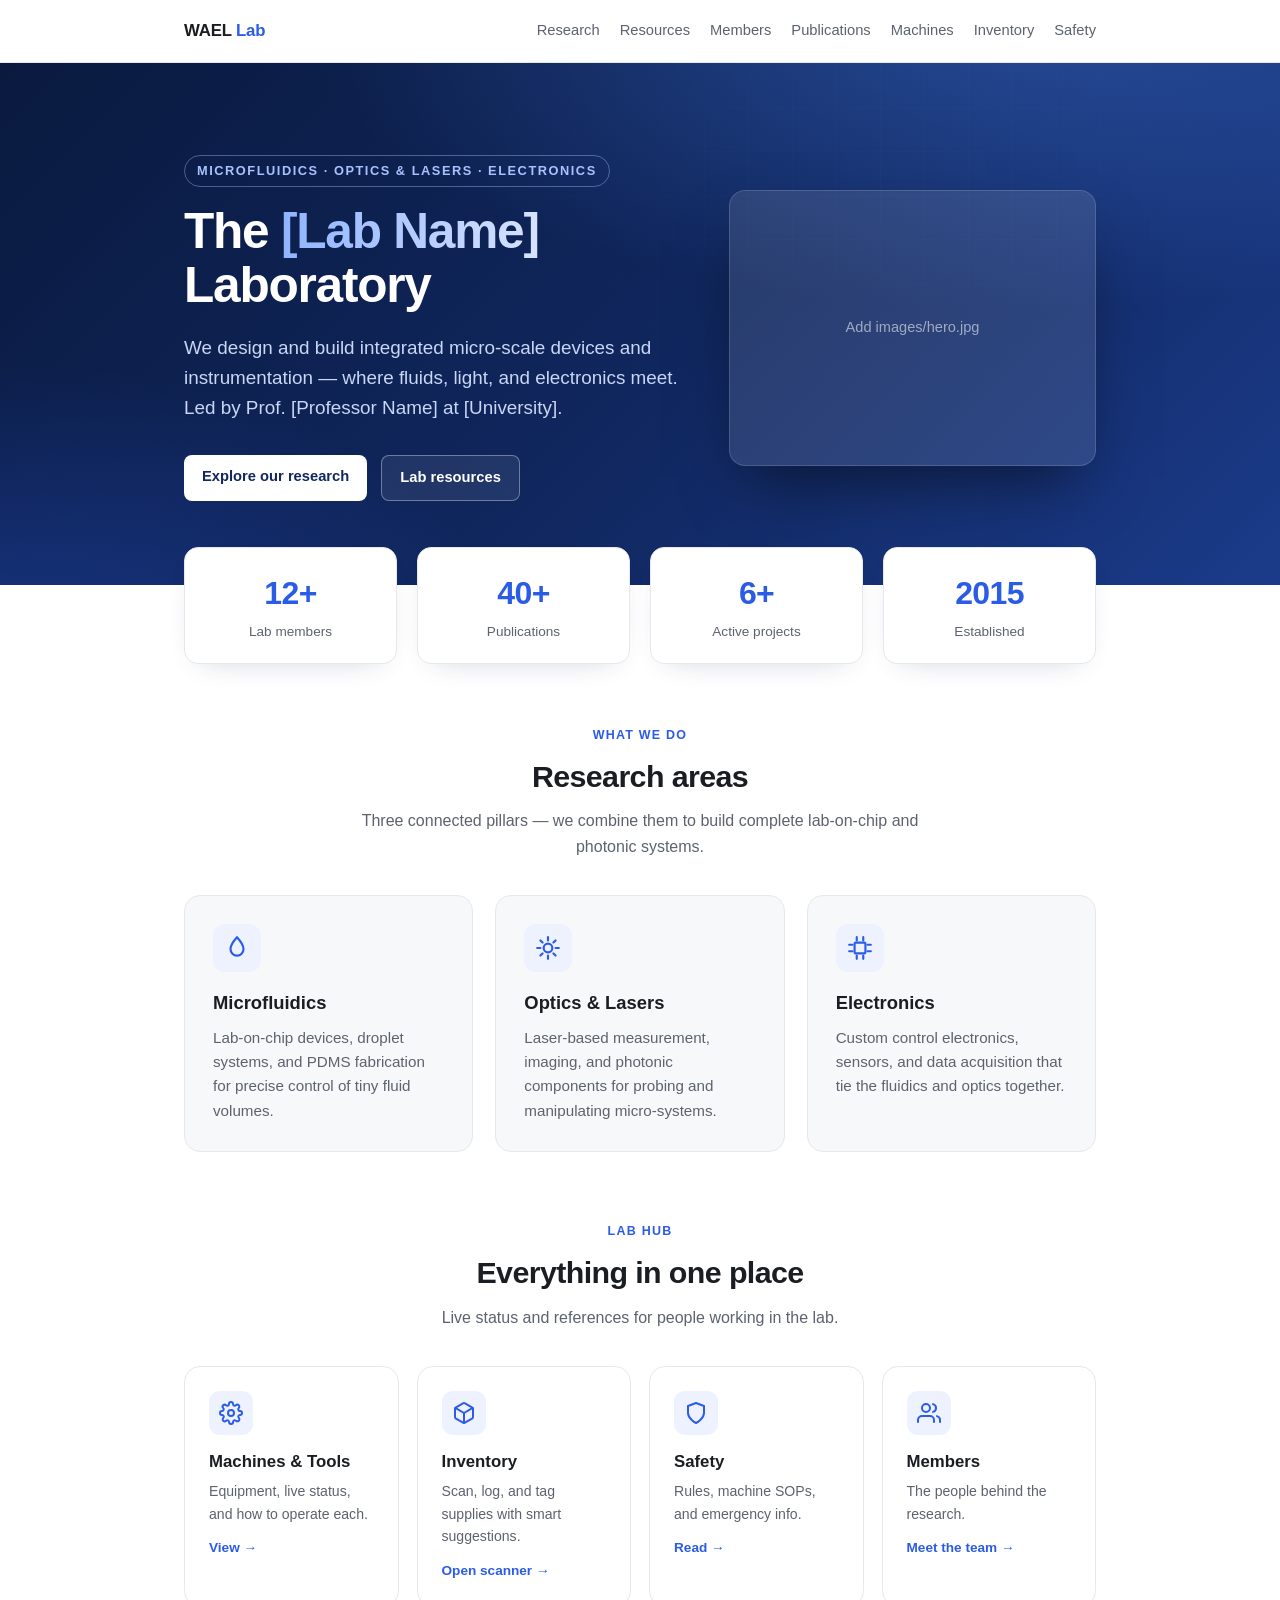
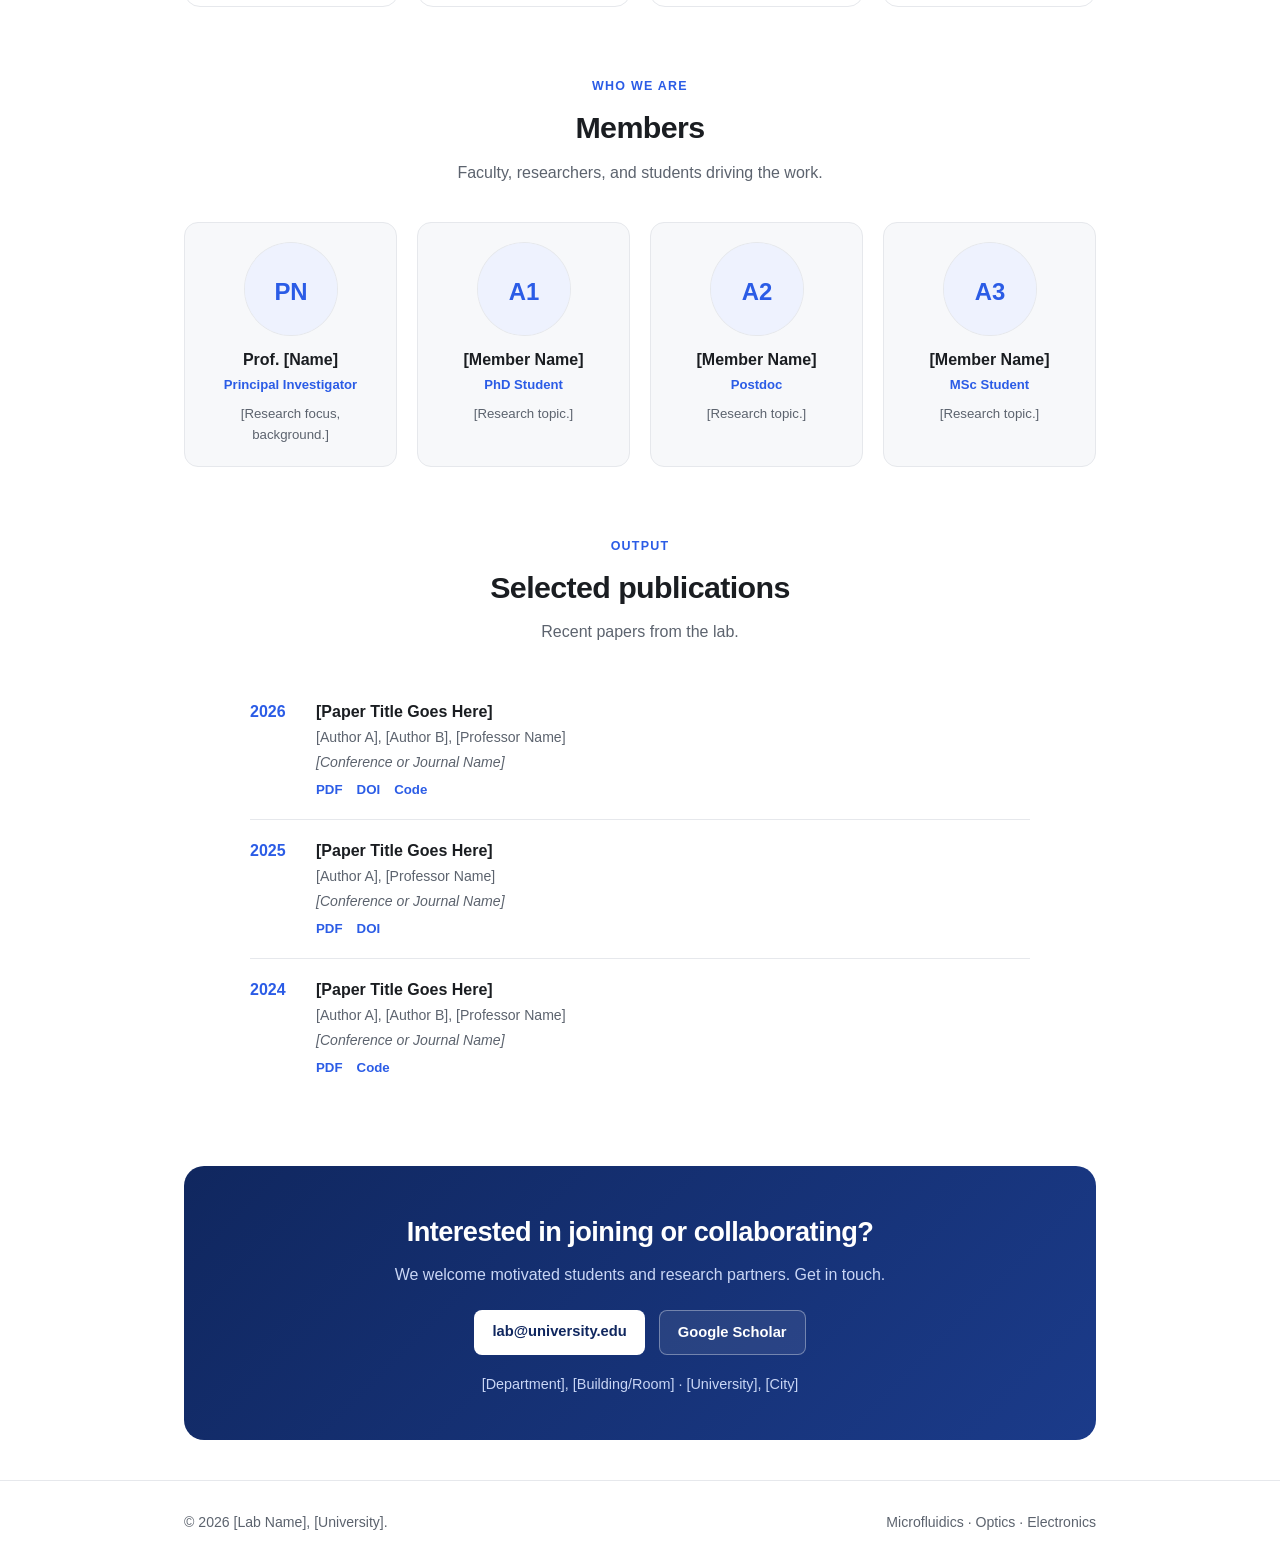
==== index.html @ 4163f629 "Redesign landing page: hero, stats, research areas, resource tiles, reveal animations" ====
<!DOCTYPE html>
<html lang="en">
<head>
  <meta charset="UTF-8">
  <meta name="viewport" content="width=device-width, initial-scale=1.0">
  <title>WAEL Lab — Microfluidics · Optics · Electronics</title>
  <link rel="stylesheet" href="css/style.css">
  <style>
    /* ---------- Landing-page specific ---------- */
    .hero {
      position: relative; overflow: hidden; color: #fff;
      background:
        radial-gradient(1200px 500px at 80% -10%, rgba(79,140,255,0.35), transparent 60%),
        radial-gradient(900px 500px at 0% 110%, rgba(43,92,230,0.30), transparent 55%),
        linear-gradient(135deg, #0a1a3f 0%, #10275f 55%, #1b3b8a 100%);
    }
    .hero::after {
      content: ""; position: absolute; inset: 0; opacity: 0.25; pointer-events: none;
      background-image:
        linear-gradient(rgba(255,255,255,0.06) 1px, transparent 1px),
        linear-gradient(90deg, rgba(255,255,255,0.06) 1px, transparent 1px);
      background-size: 44px 44px;
      mask-image: radial-gradient(700px 400px at 70% 20%, #000, transparent 80%);
    }
    .hero-inner {
      position: relative; z-index: 1; display: grid; grid-template-columns: 1.15fr 0.85fr;
      gap: 48px; align-items: center; padding: 92px 0 84px;
    }
    .eyebrow {
      display: inline-block; font-size: 0.8rem; font-weight: 700; letter-spacing: 0.12em;
      text-transform: uppercase; color: #a9c2ff; margin-bottom: 18px;
      border: 1px solid rgba(169,194,255,0.4); padding: 5px 12px; border-radius: 20px;
    }
    .hero h1 { font-size: 3.1rem; line-height: 1.08; letter-spacing: -0.025em; font-weight: 800; }
    .hero h1 .grad { background: linear-gradient(90deg,#8fb4ff,#d7e3ff); -webkit-background-clip: text; background-clip: text; color: transparent; }
    .hero p.lede { margin-top: 20px; font-size: 1.18rem; color: #c9d6f5; max-width: 560px; }
    .hero .actions { margin-top: 32px; display: flex; gap: 14px; flex-wrap: wrap; }
    .btn-hero { background: #fff; color: #10275f; }
    .btn-hero:hover { background: #eaf0ff; text-decoration: none; }
    .btn-hero-ghost { background: rgba(255,255,255,0.08); color: #fff; border: 1px solid rgba(255,255,255,0.35); }
    .btn-hero-ghost:hover { background: rgba(255,255,255,0.16); text-decoration: none; }
    .hero-photo {
      width: 100%; aspect-ratio: 4/3; object-fit: cover; border-radius: 16px;
      border: 1px solid rgba(255,255,255,0.2); box-shadow: 0 30px 60px -20px rgba(0,0,0,0.55);
      background: rgba(255,255,255,0.05);
    }

    /* Stats bar */
    .stats { display: grid; grid-template-columns: repeat(4,1fr); gap: 20px;
      margin: -38px auto 0; position: relative; z-index: 2; max-width: var(--maxw); }
    .stat { background: #fff; border: 1px solid var(--border); border-radius: 14px;
      padding: 20px; text-align: center; box-shadow: 0 10px 30px -18px rgba(16,39,95,0.3); }
    .stat .num { font-size: 2rem; font-weight: 800; letter-spacing: -0.02em; color: var(--accent); }
    .stat .lbl { font-size: 0.85rem; color: var(--muted); margin-top: 2px; }

    /* Section scaffolding */
    .sec { padding: 62px 0 8px; }
    .sec-head { text-align: center; max-width: 620px; margin: 0 auto 36px; }
    .sec-head .kicker { font-size: 0.78rem; font-weight: 700; letter-spacing: 0.1em; text-transform: uppercase; color: var(--accent); }
    .sec-head h2 { font-size: 1.9rem; letter-spacing: -0.02em; margin-top: 6px; }
    .sec-head p { color: var(--muted); margin-top: 8px; }

    /* Research areas */
    .areas { display: grid; grid-template-columns: repeat(3,1fr); gap: 22px; }
    .area { background: var(--surface); border: 1px solid var(--border); border-radius: 16px; padding: 28px; transition: transform .15s, border-color .15s; }
    .area:hover { transform: translateY(-4px); border-color: #c4d0ee; }
    .area .ic { width: 48px; height: 48px; border-radius: 12px; background: var(--accent-soft); color: var(--accent);
      display: flex; align-items: center; justify-content: center; margin-bottom: 16px; }
    .area h3 { font-size: 1.15rem; }
    .area p { color: var(--muted); font-size: 0.95rem; margin-top: 8px; }

    /* Resource tiles */
    .tiles { display: grid; grid-template-columns: repeat(4,1fr); gap: 18px; }
    .tile { display: block; background: #fff; border: 1px solid var(--border); border-radius: 16px;
      padding: 24px; transition: transform .15s, box-shadow .15s, border-color .15s; color: var(--text); }
    .tile:hover { transform: translateY(-4px); text-decoration: none; border-color: var(--accent); box-shadow: 0 16px 34px -20px rgba(16,39,95,0.35); }
    .tile .ic { width: 44px; height: 44px; border-radius: 11px; background: var(--accent-soft); color: var(--accent);
      display: flex; align-items: center; justify-content: center; margin-bottom: 14px; }
    .tile h3 { font-size: 1.05rem; }
    .tile p { color: var(--muted); font-size: 0.88rem; margin-top: 4px; }
    .tile .go { color: var(--accent); font-weight: 700; font-size: 0.85rem; margin-top: 12px; display: inline-block; }

    /* People preview */
    .people-grid { display: grid; grid-template-columns: repeat(auto-fill,minmax(190px,1fr)); gap: 20px; }
    .person { background: var(--surface); border: 1px solid var(--border); border-radius: 14px; padding: 20px; text-align: center; }
    .person-photo { width: 92px; height: 92px; border-radius: 50%; margin: 0 auto 12px; object-fit: cover;
      box-shadow: 0 0 0 1px var(--border); background: var(--accent-soft); }
    .person h3 { font-size: 1rem; }
    .person .role { color: var(--accent); font-size: 0.82rem; font-weight: 600; margin-top: 2px; }
    .person .bio { color: var(--muted); font-size: 0.83rem; margin-top: 8px; }

    /* Publications */
    .pub-list { max-width: 780px; margin: 0 auto; }
    .pub { padding: 18px 0; border-bottom: 1px solid var(--border); display: flex; gap: 20px; align-items: baseline; }
    .pub:last-child { border-bottom: none; }
    .pub .year { color: var(--accent); font-weight: 700; min-width: 46px; font-variant-numeric: tabular-nums; }
    .pub h3 { font-size: 1rem; }
    .pub .authors { color: var(--muted); font-size: 0.88rem; margin-top: 2px; }
    .pub .venue { font-style: italic; color: var(--muted); font-size: 0.88rem; margin-top: 2px; }
    .pub .links { margin-top: 6px; display: flex; gap: 14px; font-size: 0.83rem; font-weight: 600; }

    /* CTA / contact band */
    .band { margin-top: 62px; background: linear-gradient(135deg,#10275f,#1b3b8a); color: #fff; border-radius: 20px; padding: 44px; text-align: center; }
    .band h2 { font-size: 1.7rem; letter-spacing: -0.02em; }
    .band p { color: #c9d6f5; margin-top: 8px; }
    .band .actions { margin-top: 22px; display: flex; gap: 14px; justify-content: center; flex-wrap: wrap; }

    .reveal { opacity: 0; transform: translateY(16px); transition: opacity .6s ease, transform .6s ease; }
    .reveal.in { opacity: 1; transform: none; }

    @media (max-width: 860px) {
      .hero-inner { grid-template-columns: 1fr; padding: 64px 0 60px; }
      .hero-photo { max-width: 420px; }
      .hero h1 { font-size: 2.4rem; }
      .stats { grid-template-columns: repeat(2,1fr); margin-top: 24px; }
      .areas, .tiles { grid-template-columns: 1fr 1fr; }
    }
    @media (max-width: 560px) {
      .areas, .tiles { grid-template-columns: 1fr; }
      .hero h1 { font-size: 2rem; }
    }
  </style>
</head>
<body>

  <!-- ============ HEADER ============ -->
  <header>
    <div class="wrap">
      <nav>
        <div class="brand">WAEL <span>Lab</span></div>
        <div class="nav-links" id="nav-links">
          <a href="#areas">Research</a>
          <a href="#resources">Resources</a>
          <a href="#people">Members</a>
          <a href="#publications">Publications</a>
          <a href="machines.html">Machines</a>
          <a href="inventory.html">Inventory</a>
          <a href="safety.html">Safety</a>
        </div>
        <button class="menu-btn" id="menu-btn" aria-label="Toggle menu">☰</button>
      </nav>
    </div>
  </header>

  <!-- ============ HERO ============ -->
  <div class="hero">
    <div class="wrap">
      <div class="hero-inner">
        <div>
          <span class="eyebrow">Microfluidics · Optics &amp; Lasers · Electronics</span>
          <h1>The <span class="grad">[Lab Name]</span><br>Laboratory</h1>
          <p class="lede">
            We design and build integrated micro-scale devices and instrumentation —
            where fluids, light, and electronics meet. Led by Prof. [Professor Name] at [University].
          </p>
          <div class="actions">
            <a class="btn btn-hero" href="#areas">Explore our research</a>
            <a class="btn btn-hero-ghost" href="#resources">Lab resources</a>
          </div>
        </div>
        <img class="hero-photo" src="images/hero.jpg" alt="Lab"
             onerror="this.onerror=null;this.src='data:image/svg+xml;utf8,'+encodeURIComponent('<svg xmlns=\'http://www.w3.org/2000/svg\' width=\'400\' height=\'300\'><rect width=\'400\' height=\'300\' fill=\'rgba(255,255,255,0.06)\'/><text x=\'50%\' y=\'50%\' fill=\'rgba(255,255,255,0.55)\' font-family=\'sans-serif\' font-size=\'16\' text-anchor=\'middle\' dominant-baseline=\'middle\'>Add images/hero.jpg</text></svg>')">
      </div>
    </div>
  </div>

  <!-- ============ STATS ============ -->
  <div class="wrap">
    <div class="stats">
      <div class="stat"><div class="num" data-count="12">0</div><div class="lbl">Lab members</div></div>
      <div class="stat"><div class="num" data-count="40">0</div><div class="lbl">Publications</div></div>
      <div class="stat"><div class="num" data-count="6">0</div><div class="lbl">Active projects</div></div>
      <div class="stat"><div class="num" data-count="2015" data-plain="1">0</div><div class="lbl">Established</div></div>
    </div>
  </div>

  <!-- ============ RESEARCH AREAS ============ -->
  <section class="sec reveal" id="areas">
    <div class="wrap">
      <div class="sec-head">
        <div class="kicker">What we do</div>
        <h2>Research areas</h2>
        <p>Three connected pillars — we combine them to build complete lab-on-chip and photonic systems.</p>
      </div>
      <div class="areas">
        <div class="area">
          <div class="ic"><svg width="26" height="26" viewBox="0 0 24 24" fill="none" stroke="currentColor" stroke-width="2" stroke-linecap="round" stroke-linejoin="round"><path d="M12 2s6 6.5 6 11a6 6 0 0 1-12 0c0-4.5 6-11 6-11z"/></svg></div>
          <h3>Microfluidics</h3>
          <p>Lab-on-chip devices, droplet systems, and PDMS fabrication for precise control of tiny fluid volumes.</p>
        </div>
        <div class="area">
          <div class="ic"><svg width="26" height="26" viewBox="0 0 24 24" fill="none" stroke="currentColor" stroke-width="2" stroke-linecap="round" stroke-linejoin="round"><circle cx="12" cy="12" r="4"/><path d="M12 2v3M12 19v3M2 12h3M19 12h3M5 5l2 2M17 17l2 2M19 5l-2 2M7 17l-2 2"/></svg></div>
          <h3>Optics &amp; Lasers</h3>
          <p>Laser-based measurement, imaging, and photonic components for probing and manipulating micro-systems.</p>
        </div>
        <div class="area">
          <div class="ic"><svg width="26" height="26" viewBox="0 0 24 24" fill="none" stroke="currentColor" stroke-width="2" stroke-linecap="round" stroke-linejoin="round"><rect x="7" y="7" width="10" height="10" rx="1"/><path d="M9 2v3M15 2v3M9 19v3M15 19v3M2 9h3M2 15h3M19 9h3M19 15h3"/></svg></div>
          <h3>Electronics</h3>
          <p>Custom control electronics, sensors, and data acquisition that tie the fluidics and optics together.</p>
        </div>
      </div>
    </div>
  </section>

  <!-- ============ RESOURCE TILES ============ -->
  <section class="sec reveal" id="resources">
    <div class="wrap">
      <div class="sec-head">
        <div class="kicker">Lab hub</div>
        <h2>Everything in one place</h2>
        <p>Live status and references for people working in the lab.</p>
      </div>
      <div class="tiles">
        <a class="tile" href="machines.html">
          <div class="ic"><svg width="24" height="24" viewBox="0 0 24 24" fill="none" stroke="currentColor" stroke-width="2" stroke-linecap="round" stroke-linejoin="round"><circle cx="12" cy="12" r="3"/><path d="M19.4 15a1.65 1.65 0 0 0 .33 1.82l.06.06a2 2 0 1 1-2.83 2.83l-.06-.06a1.65 1.65 0 0 0-1.82-.33 1.65 1.65 0 0 0-1 1.51V21a2 2 0 1 1-4 0v-.09A1.65 1.65 0 0 0 9 19.4a1.65 1.65 0 0 0-1.82.33l-.06.06a2 2 0 1 1-2.83-2.83l.06-.06a1.65 1.65 0 0 0 .33-1.82 1.65 1.65 0 0 0-1.51-1H3a2 2 0 1 1 0-4h.09A1.65 1.65 0 0 0 4.6 9a1.65 1.65 0 0 0-.33-1.82l-.06-.06a2 2 0 1 1 2.83-2.83l.06.06A1.65 1.65 0 0 0 9 4.6h.09A1.65 1.65 0 0 0 10 3.09V3a2 2 0 1 1 4 0v.09A1.65 1.65 0 0 0 15 4.6a1.65 1.65 0 0 0 1.82-.33l.06-.06a2 2 0 1 1 2.83 2.83l-.06.06A1.65 1.65 0 0 0 19.4 9v.09a1.65 1.65 0 0 0 1.51 1H21a2 2 0 1 1 0 4h-.09a1.65 1.65 0 0 0-1.51 1z"/></svg></div>
          <h3>Machines &amp; Tools</h3>
          <p>Equipment, live status, and how to operate each.</p>
          <span class="go">View →</span>
        </a>
        <a class="tile" href="inventory.html">
          <div class="ic"><svg width="24" height="24" viewBox="0 0 24 24" fill="none" stroke="currentColor" stroke-width="2" stroke-linecap="round" stroke-linejoin="round"><path d="M21 16V8a2 2 0 0 0-1-1.73l-7-4a2 2 0 0 0-2 0l-7 4A2 2 0 0 0 3 8v8a2 2 0 0 0 1 1.73l7 4a2 2 0 0 0 2 0l7-4A2 2 0 0 0 21 16z"/><path d="M3.27 6.96 12 12l8.73-5.04M12 22V12"/></svg></div>
          <h3>Inventory</h3>
          <p>Scan, log, and tag supplies with smart suggestions.</p>
          <span class="go">Open scanner →</span>
        </a>
        <a class="tile" href="safety.html">
          <div class="ic"><svg width="24" height="24" viewBox="0 0 24 24" fill="none" stroke="currentColor" stroke-width="2" stroke-linecap="round" stroke-linejoin="round"><path d="M12 22s8-4 8-10V5l-8-3-8 3v7c0 6 8 10 8 10z"/></svg></div>
          <h3>Safety</h3>
          <p>Rules, machine SOPs, and emergency info.</p>
          <span class="go">Read →</span>
        </a>
        <a class="tile" href="#people">
          <div class="ic"><svg width="24" height="24" viewBox="0 0 24 24" fill="none" stroke="currentColor" stroke-width="2" stroke-linecap="round" stroke-linejoin="round"><path d="M17 21v-2a4 4 0 0 0-4-4H5a4 4 0 0 0-4 4v2"/><circle cx="9" cy="7" r="4"/><path d="M23 21v-2a4 4 0 0 0-3-3.87M16 3.13a4 4 0 0 1 0 7.75"/></svg></div>
          <h3>Members</h3>
          <p>The people behind the research.</p>
          <span class="go">Meet the team →</span>
        </a>
      </div>
    </div>
  </section>

  <!-- ============ PEOPLE ============ -->
  <section class="sec reveal" id="people">
    <div class="wrap">
      <div class="sec-head">
        <div class="kicker">Who we are</div>
        <h2>Members</h2>
        <p>Faculty, researchers, and students driving the work.</p>
      </div>
      <div class="people-grid">
        <div class="person">
          <img class="person-photo" src="images/person-pi.jpg" alt="PI"
               onerror="this.onerror=null;this.src='data:image/svg+xml;utf8,'+encodeURIComponent('&lt;svg xmlns=\'http://www.w3.org/2000/svg\' width=\'100\' height=\'100\'&gt;&lt;rect width=\'100\' height=\'100\' fill=\'#eef2fe\'/&gt;&lt;text x=\'50%\' y=\'55%\' fill=\'#2b5ce6\' font-family=\'sans-serif\' font-size=\'26\' font-weight=\'700\' text-anchor=\'middle\' dominant-baseline=\'middle\'&gt;PN&lt;/text&gt;&lt;/svg&gt;')">
          <h3>Prof. [Name]</h3>
          <div class="role">Principal Investigator</div>
          <p class="bio">[Research focus, background.]</p>
        </div>
        <div class="person">
          <img class="person-photo" src="images/person-1.jpg" alt="Member"
               onerror="this.onerror=null;this.src='data:image/svg+xml;utf8,'+encodeURIComponent('&lt;svg xmlns=\'http://www.w3.org/2000/svg\' width=\'100\' height=\'100\'&gt;&lt;rect width=\'100\' height=\'100\' fill=\'#eef2fe\'/&gt;&lt;text x=\'50%\' y=\'55%\' fill=\'#2b5ce6\' font-family=\'sans-serif\' font-size=\'26\' font-weight=\'700\' text-anchor=\'middle\' dominant-baseline=\'middle\'&gt;A1&lt;/text&gt;&lt;/svg&gt;')">
          <h3>[Member Name]</h3>
          <div class="role">PhD Student</div>
          <p class="bio">[Research topic.]</p>
        </div>
        <div class="person">
          <img class="person-photo" src="images/person-2.jpg" alt="Member"
               onerror="this.onerror=null;this.src='data:image/svg+xml;utf8,'+encodeURIComponent('&lt;svg xmlns=\'http://www.w3.org/2000/svg\' width=\'100\' height=\'100\'&gt;&lt;rect width=\'100\' height=\'100\' fill=\'#eef2fe\'/&gt;&lt;text x=\'50%\' y=\'55%\' fill=\'#2b5ce6\' font-family=\'sans-serif\' font-size=\'26\' font-weight=\'700\' text-anchor=\'middle\' dominant-baseline=\'middle\'&gt;A2&lt;/text&gt;&lt;/svg&gt;')">
          <h3>[Member Name]</h3>
          <div class="role">Postdoc</div>
          <p class="bio">[Research topic.]</p>
        </div>
        <div class="person">
          <img class="person-photo" src="images/person-3.jpg" alt="Member"
               onerror="this.onerror=null;this.src='data:image/svg+xml;utf8,'+encodeURIComponent('&lt;svg xmlns=\'http://www.w3.org/2000/svg\' width=\'100\' height=\'100\'&gt;&lt;rect width=\'100\' height=\'100\' fill=\'#eef2fe\'/&gt;&lt;text x=\'50%\' y=\'55%\' fill=\'#2b5ce6\' font-family=\'sans-serif\' font-size=\'26\' font-weight=\'700\' text-anchor=\'middle\' dominant-baseline=\'middle\'&gt;A3&lt;/text&gt;&lt;/svg&gt;')">
          <h3>[Member Name]</h3>
          <div class="role">MSc Student</div>
          <p class="bio">[Research topic.]</p>
        </div>
      </div>
    </div>
  </section>

  <!-- ============ PUBLICATIONS ============ -->
  <section class="sec reveal" id="publications">
    <div class="wrap">
      <div class="sec-head">
        <div class="kicker">Output</div>
        <h2>Selected publications</h2>
        <p>Recent papers from the lab.</p>
      </div>
      <div class="pub-list">
        <div class="pub">
          <div class="year">2026</div>
          <div>
            <h3>[Paper Title Goes Here]</h3>
            <div class="authors">[Author A], [Author B], [Professor Name]</div>
            <div class="venue">[Conference or Journal Name]</div>
            <div class="links"><a href="#">PDF</a><a href="#">DOI</a><a href="#">Code</a></div>
          </div>
        </div>
        <div class="pub">
          <div class="year">2025</div>
          <div>
            <h3>[Paper Title Goes Here]</h3>
            <div class="authors">[Author A], [Professor Name]</div>
            <div class="venue">[Conference or Journal Name]</div>
            <div class="links"><a href="#">PDF</a><a href="#">DOI</a></div>
          </div>
        </div>
        <div class="pub">
          <div class="year">2024</div>
          <div>
            <h3>[Paper Title Goes Here]</h3>
            <div class="authors">[Author A], [Author B], [Professor Name]</div>
            <div class="venue">[Conference or Journal Name]</div>
            <div class="links"><a href="#">PDF</a><a href="#">Code</a></div>
          </div>
        </div>
      </div>
    </div>
  </section>

  <!-- ============ CONTACT BAND ============ -->
  <div class="wrap">
    <div class="band reveal" id="contact">
      <h2>Interested in joining or collaborating?</h2>
      <p>We welcome motivated students and research partners. Get in touch.</p>
      <div class="actions">
        <a class="btn btn-hero" href="mailto:lab@university.edu">lab@university.edu</a>
        <a class="btn btn-hero-ghost" href="#">Google Scholar</a>
      </div>
      <p style="margin-top:18px;font-size:0.9rem;">[Department], [Building/Room] · [University], [City]</p>
    </div>
  </div>

  <!-- ============ FOOTER ============ -->
  <footer>
    <div class="wrap">
      <div>© <span id="year"></span> [Lab Name], [University].</div>
      <div>Microfluidics · Optics · Electronics</div>
    </div>
  </footer>

  <script>
    // Mobile menu
    document.getElementById("menu-btn").addEventListener("click", function () {
      document.getElementById("nav-links").classList.toggle("open");
    });
    document.querySelectorAll("#nav-links a").forEach(function (a) {
      a.addEventListener("click", function () { document.getElementById("nav-links").classList.remove("open"); });
    });
    document.getElementById("year").textContent = new Date().getFullYear();

    // Reveal on scroll
    var io = new IntersectionObserver(function (entries) {
      entries.forEach(function (e) { if (e.isIntersecting) { e.target.classList.add("in"); io.unobserve(e.target); } });
    }, { threshold: 0.12 });
    document.querySelectorAll(".reveal").forEach(function (el) { io.observe(el); });

    // Count-up stats
    function countUp(el) {
      var target = +el.getAttribute("data-count");
      var plain = el.getAttribute("data-plain");
      var start = 0, dur = 1100, t0 = null;
      function step(ts) {
        if (!t0) t0 = ts;
        var p = Math.min((ts - t0) / dur, 1);
        var val = Math.floor(start + (target - start) * (1 - Math.pow(1 - p, 3)));
        el.textContent = plain ? val : val + (p === 1 && !plain ? "" : "");
        if (p < 1) requestAnimationFrame(step); else el.textContent = plain ? target : target + "+";
      }
      requestAnimationFrame(step);
    }
    var statsSeen = false;
    var so = new IntersectionObserver(function (entries) {
      entries.forEach(function (e) {
        if (e.isIntersecting && !statsSeen) {
          statsSeen = true;
          document.querySelectorAll(".stat .num").forEach(countUp);
        }
      });
    }, { threshold: 0.4 });
    so.observe(document.querySelector(".stats"));
  </script>

</body>
</html>
---- css/style.css ----
/* =====================================================================
   WAEL Lab — shared stylesheet. Edit colors here to restyle every page.
   ===================================================================== */
:root {
  --bg: #ffffff; --surface: #f7f8fa; --border: #e6e8ec;
  --text: #1a1d21; --muted: #5c636e; --accent: #2b5ce6;
  --accent-soft: #eef2fe;
  --good: #16a34a; --good-soft: #e7f7ee;
  --warn: #d97706; --warn-soft: #fdf3e7;
  --danger: #dc2626; --danger-soft: #fdeaea;
  --radius: 12px; --maxw: 960px;
}
* { box-sizing: border-box; margin: 0; padding: 0; }
html { scroll-behavior: smooth; }
body {
  font-family: -apple-system, BlinkMacSystemFont, "Segoe UI", Roboto, Helvetica, Arial, sans-serif;
  color: var(--text); background: var(--bg); line-height: 1.6; font-size: 16px;
}
a { color: var(--accent); text-decoration: none; }
a:hover { text-decoration: underline; }
img { display: block; max-width: 100%; }
.wrap { max-width: var(--maxw); margin: 0 auto; padding: 0 24px; }

/* ---------- Header / nav ---------- */
header {
  position: sticky; top: 0; z-index: 10; background: rgba(255,255,255,0.9);
  backdrop-filter: blur(8px); border-bottom: 1px solid var(--border);
}
nav { display: flex; align-items: center; justify-content: space-between; height: 62px; }
.brand { font-weight: 700; font-size: 1.05rem; letter-spacing: -0.01em; }
.brand span { color: var(--accent); }
.nav-links { display: flex; gap: 20px; flex-wrap: wrap; }
.nav-links a { color: var(--muted); font-size: 0.92rem; font-weight: 500; }
.nav-links a:hover { color: var(--text); text-decoration: none; }
.nav-links a.active { color: var(--text); }
.menu-btn { display: none; background: none; border: none; font-size: 1.4rem; cursor: pointer; color: var(--text); }

/* ---------- Page heads ---------- */
h1.page-title { font-size: 1.9rem; letter-spacing: -0.02em; margin: 36px 0 4px; }
.page-sub { color: var(--muted); margin-bottom: 30px; max-width: 680px; }

/* ---------- Buttons ---------- */
.btn { display: inline-block; padding: 10px 18px; border-radius: 8px; border: none;
  font-weight: 600; font-size: 0.92rem; cursor: pointer; transition: all .15s; font-family: inherit; }
.btn-primary { background: var(--accent); color: #fff; }
.btn-primary:hover { background: #1e49c4; text-decoration: none; }
.btn-ghost { background: #fff; color: var(--text); border: 1px solid var(--border); }
.btn-ghost:hover { background: #eef0f3; text-decoration: none; }
.btn-sm { padding: 6px 12px; font-size: 0.83rem; }
.btn-danger { color: var(--danger); }

/* ---------- Panels & cards ---------- */
.panel { background: var(--surface); border: 1px solid var(--border);
  border-radius: var(--radius); padding: 22px; margin-bottom: 24px; }
.panel h2 { font-size: 1.15rem; margin-bottom: 14px; display: flex; align-items: center; gap: 8px; }
.grid { display: grid; gap: 22px; }
.card { background: #fff; border: 1px solid var(--border); border-radius: var(--radius);
  overflow: hidden; transition: border-color .15s; }
.card:hover { border-color: #cfd4dc; }

/* ---------- Status badges ---------- */
.badge { display: inline-flex; align-items: center; gap: 6px; font-size: 0.78rem; font-weight: 700;
  padding: 4px 11px; border-radius: 20px; }
.badge::before { content: ""; width: 8px; height: 8px; border-radius: 50%; background: currentColor; }
.badge.available { color: var(--good); background: var(--good-soft); }
.badge.inuse     { color: var(--accent); background: var(--accent-soft); }
.badge.down      { color: var(--danger); background: var(--danger-soft); }
.badge.caution   { color: var(--warn); background: var(--warn-soft); }

/* ---------- Tag chip (static) ---------- */
.tag { display: inline-block; font-size: 0.78rem; font-weight: 600; color: var(--accent);
  background: var(--accent-soft); padding: 4px 10px; border-radius: 20px; }

/* ---------- Machines grid ---------- */
.machine-grid { grid-template-columns: repeat(auto-fill, minmax(300px, 1fr)); }
.machine-photo { width: 100%; aspect-ratio: 16/9; object-fit: cover;
  background: var(--accent-soft); border-bottom: 1px solid var(--border); }
.machine-body { padding: 20px; }
.machine-head { display: flex; justify-content: space-between; align-items: flex-start; gap: 10px; margin-bottom: 8px; }
.machine-head h3 { font-size: 1.08rem; }
.machine-cat { font-size: 0.8rem; color: var(--muted); font-weight: 600; }
.machine-meta { font-size: 0.88rem; color: var(--muted); margin: 8px 0; }
.machine-links { display: flex; flex-wrap: wrap; gap: 14px; margin-top: 12px; font-size: 0.86rem; font-weight: 600; }
details.howto { margin-top: 12px; border-top: 1px solid var(--border); padding-top: 12px; }
details.howto summary { cursor: pointer; font-weight: 600; font-size: 0.9rem; color: var(--accent); }
details.howto[open] summary { margin-bottom: 8px; }
details.howto ol, details.howto ul { margin: 4px 0 0 18px; font-size: 0.9rem; color: var(--muted); }
details.howto li { margin-bottom: 4px; }

/* ---------- Safety ---------- */
.safety-rules { columns: 2; column-gap: 30px; }
.safety-rules li { margin: 0 0 10px 18px; break-inside: avoid; }
.emergency { background: var(--danger-soft); border: 1px solid #f3c6c6; }
.emergency h2 { color: var(--danger); }
.emergency-grid { display: grid; grid-template-columns: repeat(auto-fill, minmax(200px, 1fr)); gap: 16px; }
.emergency-grid h4 { font-size: 0.78rem; text-transform: uppercase; letter-spacing: 0.05em; color: var(--danger); margin-bottom: 3px; }

/* ---------- Filters / controls ---------- */
.list-controls { display: flex; gap: 12px; flex-wrap: wrap; align-items: center; margin-bottom: 14px; }
.filter-chips { display: flex; flex-wrap: wrap; gap: 7px; margin-bottom: 16px; }
.chip { display: inline-flex; align-items: center; gap: 6px; cursor: pointer;
  padding: 6px 13px; border-radius: 20px; font-size: 0.86rem; font-weight: 600;
  border: 1px solid var(--border); background: #fff; color: var(--muted); transition: all .12s; user-select: none; }
.chip:hover { border-color: var(--accent); }
.chip.selected { background: var(--accent); color: #fff; border-color: var(--accent); }

/* ---------- Footer ---------- */
footer { border-top: 1px solid var(--border); padding: 30px 0; margin-top: 40px; color: var(--muted); font-size: 0.88rem; }
footer .wrap { display: flex; justify-content: space-between; flex-wrap: wrap; gap: 10px; }

.empty { text-align: center; color: var(--muted); padding: 40px 0; }

@media (max-width: 680px) {
  .safety-rules { columns: 1; }
  .nav-links {
    display: none; position: absolute; top: 62px; left: 0; right: 0;
    flex-direction: column; gap: 0; background: #fff;
    border-bottom: 1px solid var(--border); padding: 8px 0;
  }
  .nav-links.open { display: flex; }
  .nav-links a { padding: 12px 24px; }
  .menu-btn { display: block; }
}
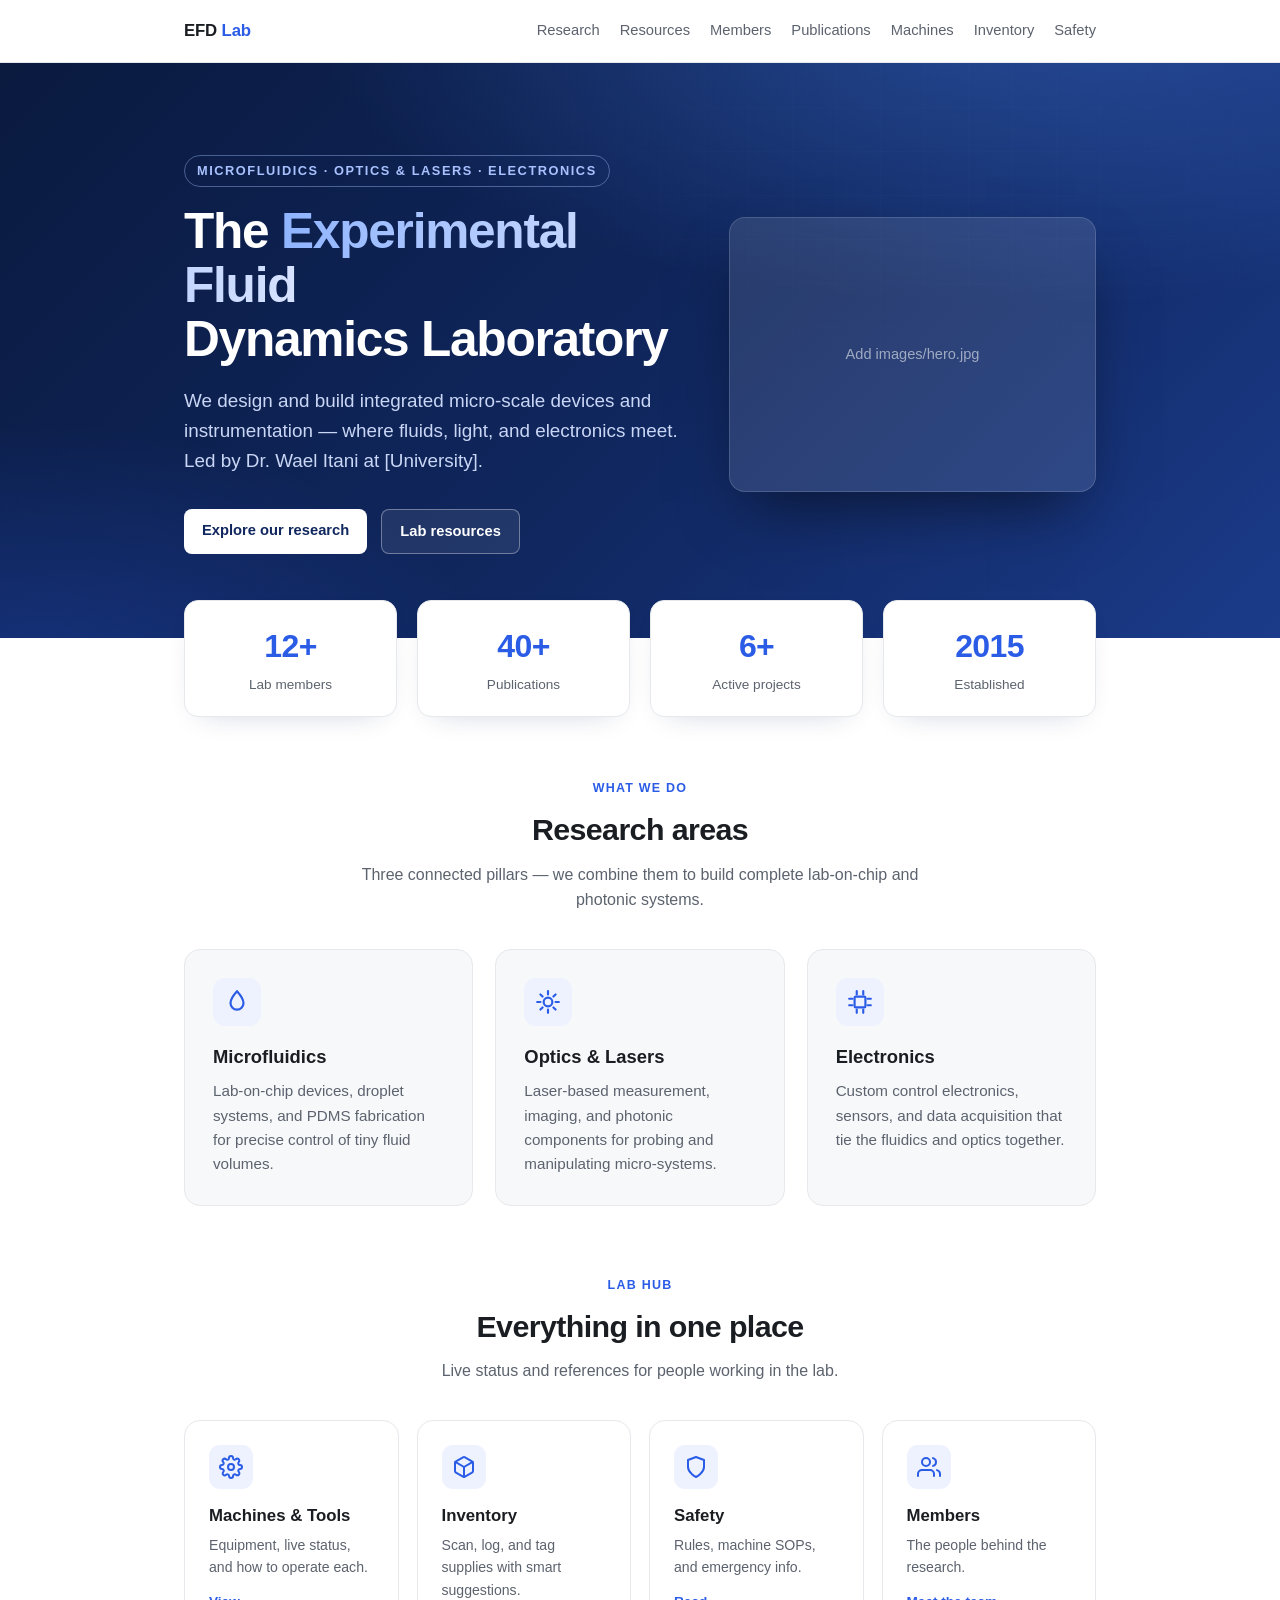
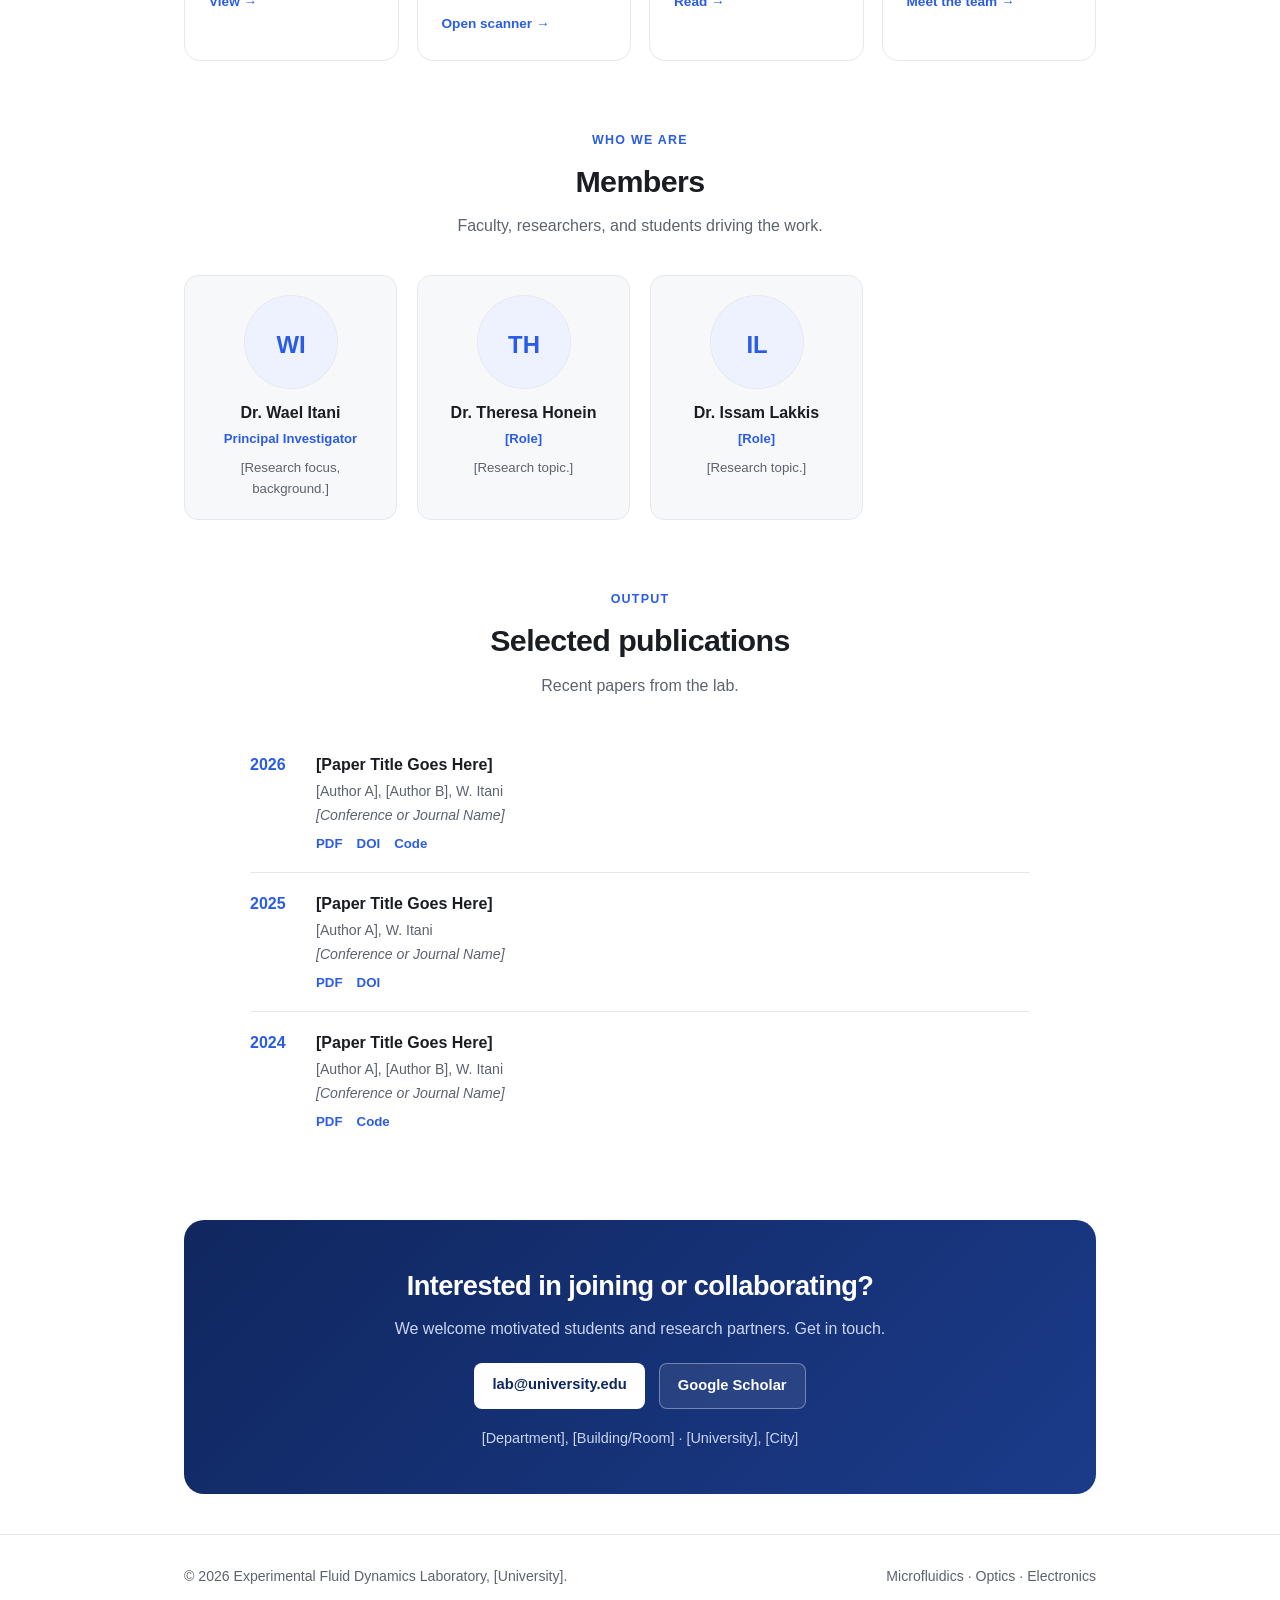
==== commit 88e1e7f0: "Rebrand to EFD Lab (Experimental Fluid Dynamics); add 3 members (Itani, Honein, Lakkis); EFD- asset " ====
--- a/index.html
+++ b/index.html
@@ -3,7 +3,7 @@
 <head>
   <meta charset="UTF-8">
   <meta name="viewport" content="width=device-width, initial-scale=1.0">
-  <title>WAEL Lab — Microfluidics · Optics · Electronics</title>
+  <title>EFD Lab — Experimental Fluid Dynamics</title>
   <link rel="stylesheet" href="css/style.css">
   <style>
     /* ---------- Landing-page specific ---------- */
@@ -127,7 +127,7 @@
   <header>
     <div class="wrap">
       <nav>
-        <div class="brand">WAEL <span>Lab</span></div>
+        <div class="brand">EFD <span>Lab</span></div>
         <div class="nav-links" id="nav-links">
           <a href="#areas">Research</a>
           <a href="#resources">Resources</a>
@@ -148,10 +148,10 @@
       <div class="hero-inner">
         <div>
           <span class="eyebrow">Microfluidics · Optics &amp; Lasers · Electronics</span>
-          <h1>The <span class="grad">[Lab Name]</span><br>Laboratory</h1>
+          <h1>The <span class="grad">Experimental Fluid</span><br>Dynamics Laboratory</h1>
           <p class="lede">
             We design and build integrated micro-scale devices and instrumentation —
-            where fluids, light, and electronics meet. Led by Prof. [Professor Name] at [University].
+            where fluids, light, and electronics meet. Led by Dr. Wael Itani at [University].
           </p>
           <div class="actions">
             <a class="btn btn-hero" href="#areas">Explore our research</a>
@@ -249,31 +249,24 @@
       </div>
       <div class="people-grid">
         <div class="person">
-          <img class="person-photo" src="images/person-pi.jpg" alt="PI"
-               onerror="this.onerror=null;this.src='data:image/svg+xml;utf8,'+encodeURIComponent('&lt;svg xmlns=\'http://www.w3.org/2000/svg\' width=\'100\' height=\'100\'&gt;&lt;rect width=\'100\' height=\'100\' fill=\'#eef2fe\'/&gt;&lt;text x=\'50%\' y=\'55%\' fill=\'#2b5ce6\' font-family=\'sans-serif\' font-size=\'26\' font-weight=\'700\' text-anchor=\'middle\' dominant-baseline=\'middle\'&gt;PN&lt;/text&gt;&lt;/svg&gt;')">
-          <h3>Prof. [Name]</h3>
+          <img class="person-photo" src="images/itani.jpg" alt="Dr. Wael Itani"
+               onerror="this.onerror=null;this.src='data:image/svg+xml;utf8,'+encodeURIComponent('&lt;svg xmlns=\'http://www.w3.org/2000/svg\' width=\'100\' height=\'100\'&gt;&lt;rect width=\'100\' height=\'100\' fill=\'#eef2fe\'/&gt;&lt;text x=\'50%\' y=\'55%\' fill=\'#2b5ce6\' font-family=\'sans-serif\' font-size=\'26\' font-weight=\'700\' text-anchor=\'middle\' dominant-baseline=\'middle\'&gt;WI&lt;/text&gt;&lt;/svg&gt;')">
+          <h3>Dr. Wael Itani</h3>
           <div class="role">Principal Investigator</div>
           <p class="bio">[Research focus, background.]</p>
         </div>
         <div class="person">
-          <img class="person-photo" src="images/person-1.jpg" alt="Member"
-               onerror="this.onerror=null;this.src='data:image/svg+xml;utf8,'+encodeURIComponent('&lt;svg xmlns=\'http://www.w3.org/2000/svg\' width=\'100\' height=\'100\'&gt;&lt;rect width=\'100\' height=\'100\' fill=\'#eef2fe\'/&gt;&lt;text x=\'50%\' y=\'55%\' fill=\'#2b5ce6\' font-family=\'sans-serif\' font-size=\'26\' font-weight=\'700\' text-anchor=\'middle\' dominant-baseline=\'middle\'&gt;A1&lt;/text&gt;&lt;/svg&gt;')">
-          <h3>[Member Name]</h3>
-          <div class="role">PhD Student</div>
+          <img class="person-photo" src="images/honein.jpg" alt="Dr. Theresa Honein"
+               onerror="this.onerror=null;this.src='data:image/svg+xml;utf8,'+encodeURIComponent('&lt;svg xmlns=\'http://www.w3.org/2000/svg\' width=\'100\' height=\'100\'&gt;&lt;rect width=\'100\' height=\'100\' fill=\'#eef2fe\'/&gt;&lt;text x=\'50%\' y=\'55%\' fill=\'#2b5ce6\' font-family=\'sans-serif\' font-size=\'26\' font-weight=\'700\' text-anchor=\'middle\' dominant-baseline=\'middle\'&gt;TH&lt;/text&gt;&lt;/svg&gt;')">
+          <h3>Dr. Theresa Honein</h3>
+          <div class="role">[Role]</div>
           <p class="bio">[Research topic.]</p>
         </div>
         <div class="person">
-          <img class="person-photo" src="images/person-2.jpg" alt="Member"
-               onerror="this.onerror=null;this.src='data:image/svg+xml;utf8,'+encodeURIComponent('&lt;svg xmlns=\'http://www.w3.org/2000/svg\' width=\'100\' height=\'100\'&gt;&lt;rect width=\'100\' height=\'100\' fill=\'#eef2fe\'/&gt;&lt;text x=\'50%\' y=\'55%\' fill=\'#2b5ce6\' font-family=\'sans-serif\' font-size=\'26\' font-weight=\'700\' text-anchor=\'middle\' dominant-baseline=\'middle\'&gt;A2&lt;/text&gt;&lt;/svg&gt;')">
-          <h3>[Member Name]</h3>
-          <div class="role">Postdoc</div>
-          <p class="bio">[Research topic.]</p>
-        </div>
-        <div class="person">
-          <img class="person-photo" src="images/person-3.jpg" alt="Member"
-               onerror="this.onerror=null;this.src='data:image/svg+xml;utf8,'+encodeURIComponent('&lt;svg xmlns=\'http://www.w3.org/2000/svg\' width=\'100\' height=\'100\'&gt;&lt;rect width=\'100\' height=\'100\' fill=\'#eef2fe\'/&gt;&lt;text x=\'50%\' y=\'55%\' fill=\'#2b5ce6\' font-family=\'sans-serif\' font-size=\'26\' font-weight=\'700\' text-anchor=\'middle\' dominant-baseline=\'middle\'&gt;A3&lt;/text&gt;&lt;/svg&gt;')">
-          <h3>[Member Name]</h3>
-          <div class="role">MSc Student</div>
+          <img class="person-photo" src="images/lakkis.jpg" alt="Dr. Issam Lakkis"
+               onerror="this.onerror=null;this.src='data:image/svg+xml;utf8,'+encodeURIComponent('&lt;svg xmlns=\'http://www.w3.org/2000/svg\' width=\'100\' height=\'100\'&gt;&lt;rect width=\'100\' height=\'100\' fill=\'#eef2fe\'/&gt;&lt;text x=\'50%\' y=\'55%\' fill=\'#2b5ce6\' font-family=\'sans-serif\' font-size=\'26\' font-weight=\'700\' text-anchor=\'middle\' dominant-baseline=\'middle\'&gt;IL&lt;/text&gt;&lt;/svg&gt;')">
+          <h3>Dr. Issam Lakkis</h3>
+          <div class="role">[Role]</div>
           <p class="bio">[Research topic.]</p>
         </div>
       </div>
@@ -293,7 +286,7 @@
           <div class="year">2026</div>
           <div>
             <h3>[Paper Title Goes Here]</h3>
-            <div class="authors">[Author A], [Author B], [Professor Name]</div>
+            <div class="authors">[Author A], [Author B], W. Itani</div>
             <div class="venue">[Conference or Journal Name]</div>
             <div class="links"><a href="#">PDF</a><a href="#">DOI</a><a href="#">Code</a></div>
           </div>
@@ -302,7 +295,7 @@
           <div class="year">2025</div>
           <div>
             <h3>[Paper Title Goes Here]</h3>
-            <div class="authors">[Author A], [Professor Name]</div>
+            <div class="authors">[Author A], W. Itani</div>
             <div class="venue">[Conference or Journal Name]</div>
             <div class="links"><a href="#">PDF</a><a href="#">DOI</a></div>
           </div>
@@ -311,7 +304,7 @@
           <div class="year">2024</div>
           <div>
             <h3>[Paper Title Goes Here]</h3>
-            <div class="authors">[Author A], [Author B], [Professor Name]</div>
+            <div class="authors">[Author A], [Author B], W. Itani</div>
             <div class="venue">[Conference or Journal Name]</div>
             <div class="links"><a href="#">PDF</a><a href="#">Code</a></div>
           </div>
@@ -336,7 +329,7 @@
   <!-- ============ FOOTER ============ -->
   <footer>
     <div class="wrap">
-      <div>© <span id="year"></span> [Lab Name], [University].</div>
+      <div>© <span id="year"></span> Experimental Fluid Dynamics Laboratory, [University].</div>
       <div>Microfluidics · Optics · Electronics</div>
     </div>
   </footer>
--- a/css/style.css
+++ b/css/style.css
@@ -110,6 +110,26 @@
 
 .empty { text-align: center; color: var(--muted); padding: 40px 0; }
 
+/* ---------- Maintenance ---------- */
+.maint-panel { border: 1px solid var(--border); border-radius: var(--radius); padding: 20px 22px; margin-bottom: 26px; background: #fff; }
+.maint-panel.has-work { border-color: #f1cf9e; background: var(--warn-soft); }
+.maint-panel h2 { font-size: 1.1rem; margin-bottom: 6px; display: flex; align-items: center; gap: 8px; }
+.maint-ok { color: var(--good); font-weight: 600; display: flex; align-items: center; gap: 8px; }
+.ticket { display: flex; gap: 14px; align-items: flex-start; padding: 14px 0; border-top: 1px solid rgba(0,0,0,0.08); }
+.ticket:first-of-type { border-top: none; }
+.ticket .tbody { flex: 1; }
+.ticket .tbody h4 { font-size: 0.98rem; }
+.ticket .tbody h4 a { color: var(--text); }
+.ticket .issue { font-size: 0.92rem; margin-top: 3px; }
+.ticket .action { font-size: 0.9rem; color: var(--muted); margin-top: 4px; }
+.ticket .reported { font-size: 0.8rem; color: var(--muted); margin-top: 4px; }
+.prio { flex-shrink: 0; font-size: 0.7rem; font-weight: 800; text-transform: uppercase; letter-spacing: 0.05em; padding: 4px 10px; border-radius: 20px; margin-top: 2px; }
+.prio.high { color: var(--danger); background: var(--danger-soft); }
+.prio.medium { color: var(--warn); background: #fbe9cf; }
+.prio.low { color: var(--muted); background: var(--surface); }
+.needs-maint { display: inline-flex; align-items: center; gap: 5px; font-size: 0.74rem; font-weight: 700;
+  color: var(--warn); background: var(--warn-soft); padding: 3px 9px; border-radius: 20px; margin-top: 8px; }
+
 @media (max-width: 680px) {
   .safety-rules { columns: 1; }
   .nav-links {
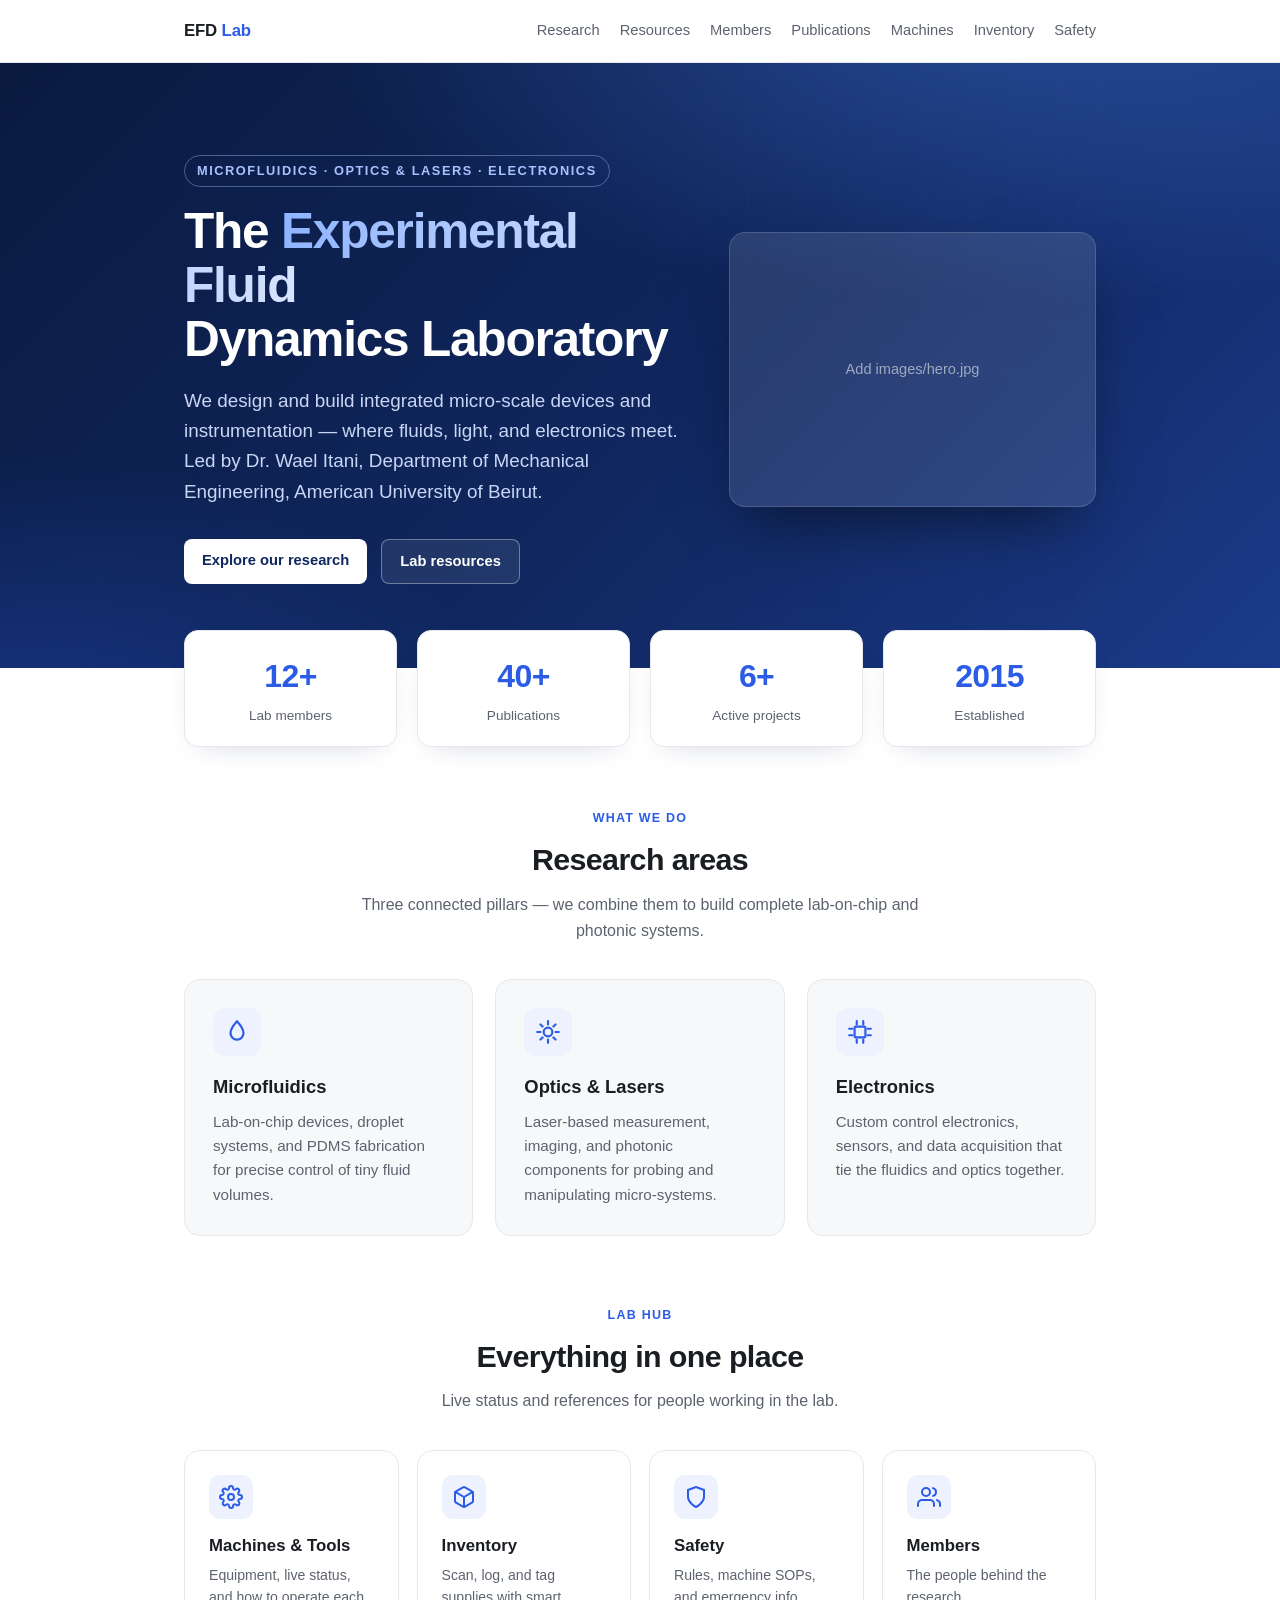
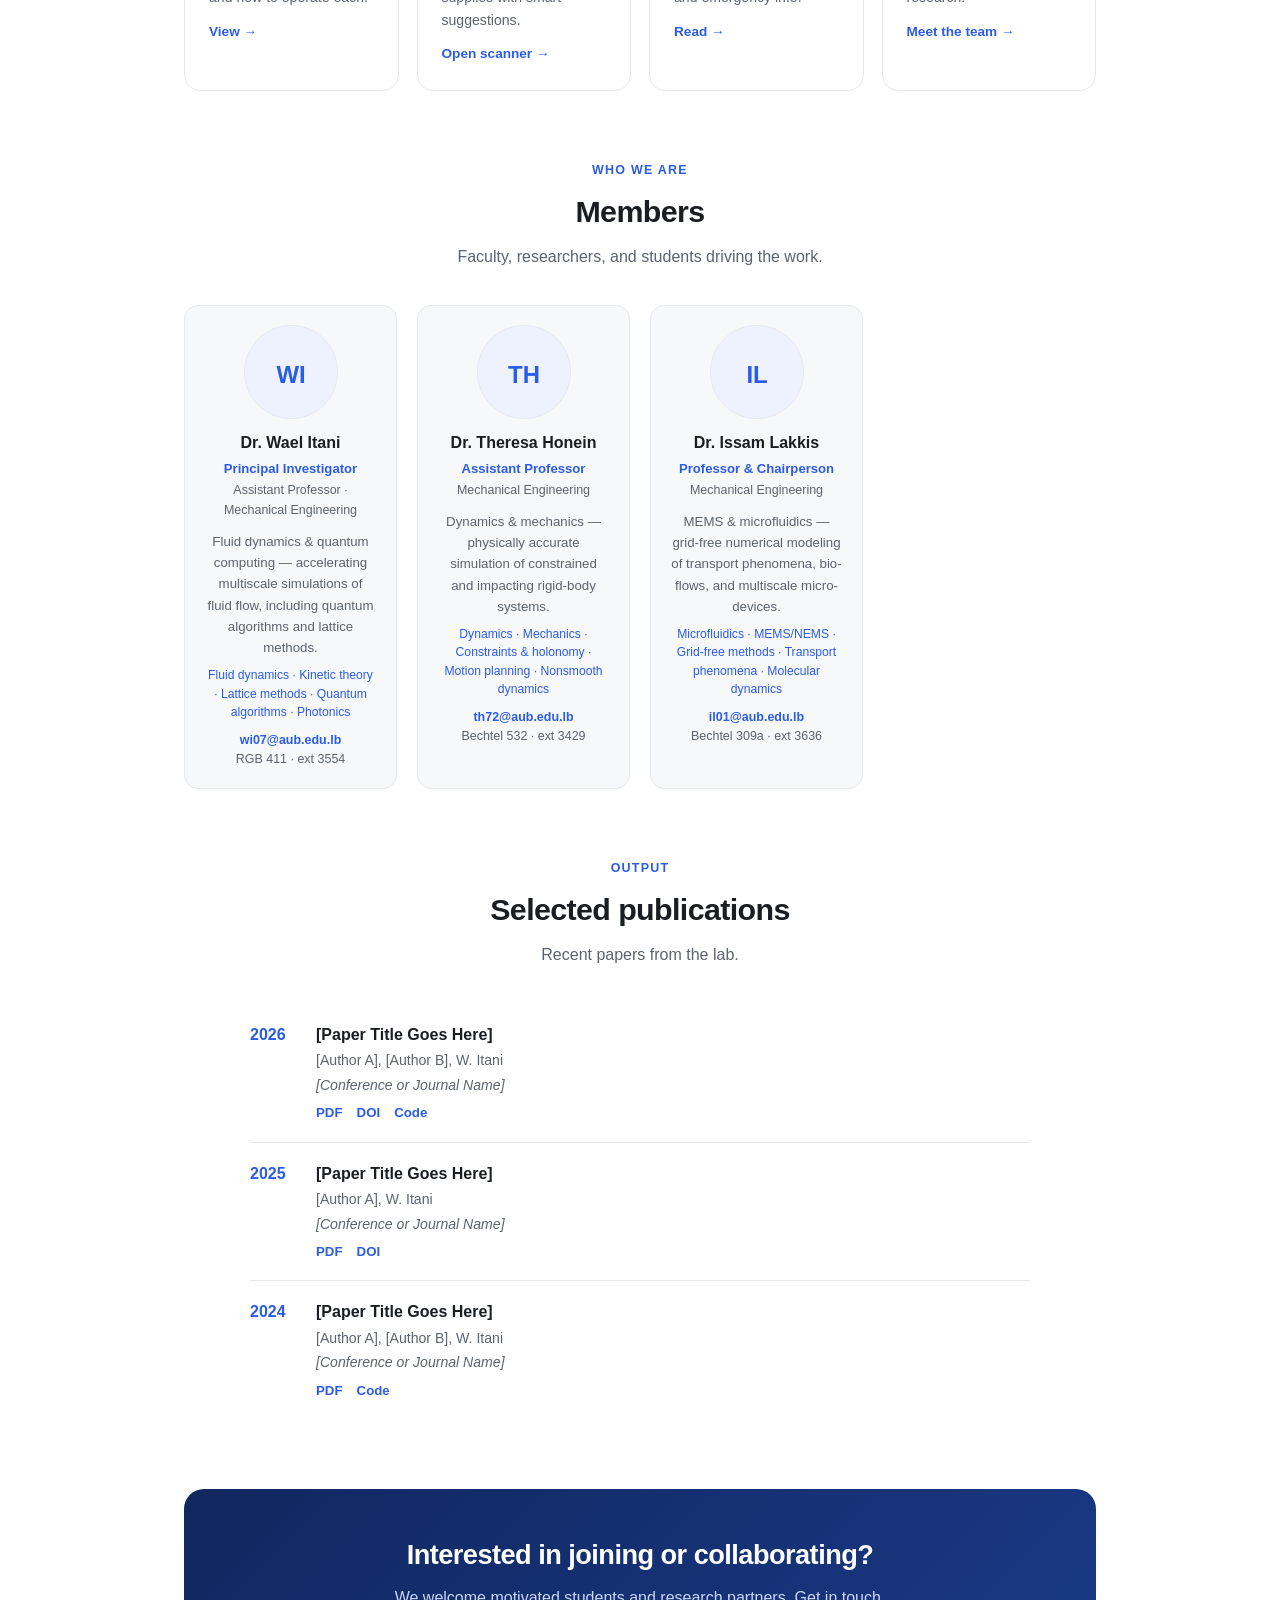
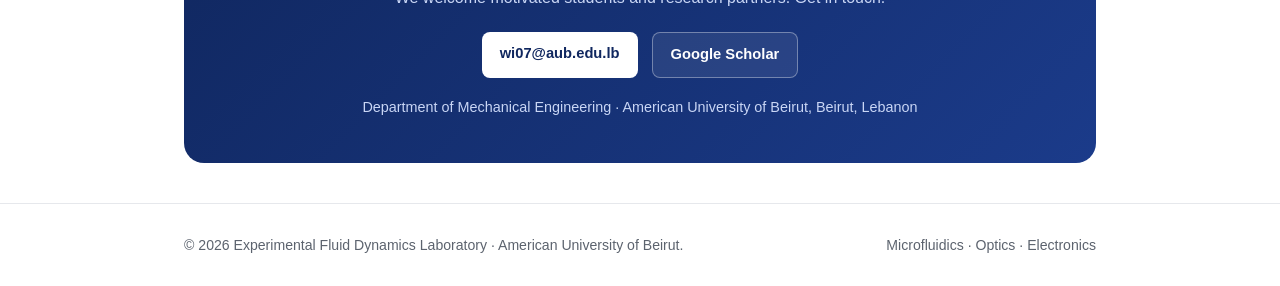
==== commit a9ac9644: "Add real member profiles (Itani/Honein/Lakkis) with research interests + AUB contact info" ====
--- a/index.html
+++ b/index.html
@@ -87,7 +87,11 @@
       box-shadow: 0 0 0 1px var(--border); background: var(--accent-soft); }
     .person h3 { font-size: 1rem; }
     .person .role { color: var(--accent); font-size: 0.82rem; font-weight: 600; margin-top: 2px; }
-    .person .bio { color: var(--muted); font-size: 0.83rem; margin-top: 8px; }
+    .person .affil { color: var(--muted); font-size: 0.78rem; margin-top: 2px; }
+    .person .bio { color: var(--muted); font-size: 0.83rem; margin-top: 10px; }
+    .person .interests { color: var(--accent); font-size: 0.76rem; margin-top: 8px; line-height: 1.5; }
+    .person .contact { color: var(--muted); font-size: 0.78rem; margin-top: 10px; line-height: 1.5; }
+    .person .contact a { font-weight: 600; }
 
     /* Publications */
     .pub-list { max-width: 780px; margin: 0 auto; }
@@ -151,7 +155,8 @@
           <h1>The <span class="grad">Experimental Fluid</span><br>Dynamics Laboratory</h1>
           <p class="lede">
             We design and build integrated micro-scale devices and instrumentation —
-            where fluids, light, and electronics meet. Led by Dr. Wael Itani at [University].
+            where fluids, light, and electronics meet. Led by Dr. Wael Itani, Department of
+            Mechanical Engineering, American University of Beirut.
           </p>
           <div class="actions">
             <a class="btn btn-hero" href="#areas">Explore our research</a>
@@ -253,21 +258,30 @@
                onerror="this.onerror=null;this.src='data:image/svg+xml;utf8,'+encodeURIComponent('&lt;svg xmlns=\'http://www.w3.org/2000/svg\' width=\'100\' height=\'100\'&gt;&lt;rect width=\'100\' height=\'100\' fill=\'#eef2fe\'/&gt;&lt;text x=\'50%\' y=\'55%\' fill=\'#2b5ce6\' font-family=\'sans-serif\' font-size=\'26\' font-weight=\'700\' text-anchor=\'middle\' dominant-baseline=\'middle\'&gt;WI&lt;/text&gt;&lt;/svg&gt;')">
           <h3>Dr. Wael Itani</h3>
           <div class="role">Principal Investigator</div>
-          <p class="bio">[Research focus, background.]</p>
+          <div class="affil">Assistant Professor · Mechanical Engineering</div>
+          <p class="bio">Fluid dynamics &amp; quantum computing — accelerating multiscale simulations of fluid flow, including quantum algorithms and lattice methods.</p>
+          <div class="interests">Fluid dynamics · Kinetic theory · Lattice methods · Quantum algorithms · Photonics</div>
+          <div class="contact"><a href="mailto:wi07@aub.edu.lb">wi07@aub.edu.lb</a><br>RGB 411 · ext 3554</div>
         </div>
         <div class="person">
           <img class="person-photo" src="images/honein.jpg" alt="Dr. Theresa Honein"
                onerror="this.onerror=null;this.src='data:image/svg+xml;utf8,'+encodeURIComponent('&lt;svg xmlns=\'http://www.w3.org/2000/svg\' width=\'100\' height=\'100\'&gt;&lt;rect width=\'100\' height=\'100\' fill=\'#eef2fe\'/&gt;&lt;text x=\'50%\' y=\'55%\' fill=\'#2b5ce6\' font-family=\'sans-serif\' font-size=\'26\' font-weight=\'700\' text-anchor=\'middle\' dominant-baseline=\'middle\'&gt;TH&lt;/text&gt;&lt;/svg&gt;')">
           <h3>Dr. Theresa Honein</h3>
-          <div class="role">[Role]</div>
-          <p class="bio">[Research topic.]</p>
+          <div class="role">Assistant Professor</div>
+          <div class="affil">Mechanical Engineering</div>
+          <p class="bio">Dynamics &amp; mechanics — physically accurate simulation of constrained and impacting rigid-body systems.</p>
+          <div class="interests">Dynamics · Mechanics · Constraints &amp; holonomy · Motion planning · Nonsmooth dynamics</div>
+          <div class="contact"><a href="mailto:th72@aub.edu.lb">th72@aub.edu.lb</a><br>Bechtel 532 · ext 3429</div>
         </div>
         <div class="person">
           <img class="person-photo" src="images/lakkis.jpg" alt="Dr. Issam Lakkis"
                onerror="this.onerror=null;this.src='data:image/svg+xml;utf8,'+encodeURIComponent('&lt;svg xmlns=\'http://www.w3.org/2000/svg\' width=\'100\' height=\'100\'&gt;&lt;rect width=\'100\' height=\'100\' fill=\'#eef2fe\'/&gt;&lt;text x=\'50%\' y=\'55%\' fill=\'#2b5ce6\' font-family=\'sans-serif\' font-size=\'26\' font-weight=\'700\' text-anchor=\'middle\' dominant-baseline=\'middle\'&gt;IL&lt;/text&gt;&lt;/svg&gt;')">
           <h3>Dr. Issam Lakkis</h3>
-          <div class="role">[Role]</div>
-          <p class="bio">[Research topic.]</p>
+          <div class="role">Professor &amp; Chairperson</div>
+          <div class="affil">Mechanical Engineering</div>
+          <p class="bio">MEMS &amp; microfluidics — grid-free numerical modeling of transport phenomena, bio-flows, and multiscale micro-devices.</p>
+          <div class="interests">Microfluidics · MEMS/NEMS · Grid-free methods · Transport phenomena · Molecular dynamics</div>
+          <div class="contact"><a href="mailto:il01@aub.edu.lb">il01@aub.edu.lb</a><br>Bechtel 309a · ext 3636</div>
         </div>
       </div>
     </div>
@@ -319,17 +333,17 @@
       <h2>Interested in joining or collaborating?</h2>
       <p>We welcome motivated students and research partners. Get in touch.</p>
       <div class="actions">
-        <a class="btn btn-hero" href="mailto:lab@university.edu">lab@university.edu</a>
+        <a class="btn btn-hero" href="mailto:wi07@aub.edu.lb">wi07@aub.edu.lb</a>
         <a class="btn btn-hero-ghost" href="#">Google Scholar</a>
       </div>
-      <p style="margin-top:18px;font-size:0.9rem;">[Department], [Building/Room] · [University], [City]</p>
+      <p style="margin-top:18px;font-size:0.9rem;">Department of Mechanical Engineering · American University of Beirut, Beirut, Lebanon</p>
     </div>
   </div>
 
   <!-- ============ FOOTER ============ -->
   <footer>
     <div class="wrap">
-      <div>© <span id="year"></span> Experimental Fluid Dynamics Laboratory, [University].</div>
+      <div>© <span id="year"></span> Experimental Fluid Dynamics Laboratory · American University of Beirut.</div>
       <div>Microfluidics · Optics · Electronics</div>
     </div>
   </footer>
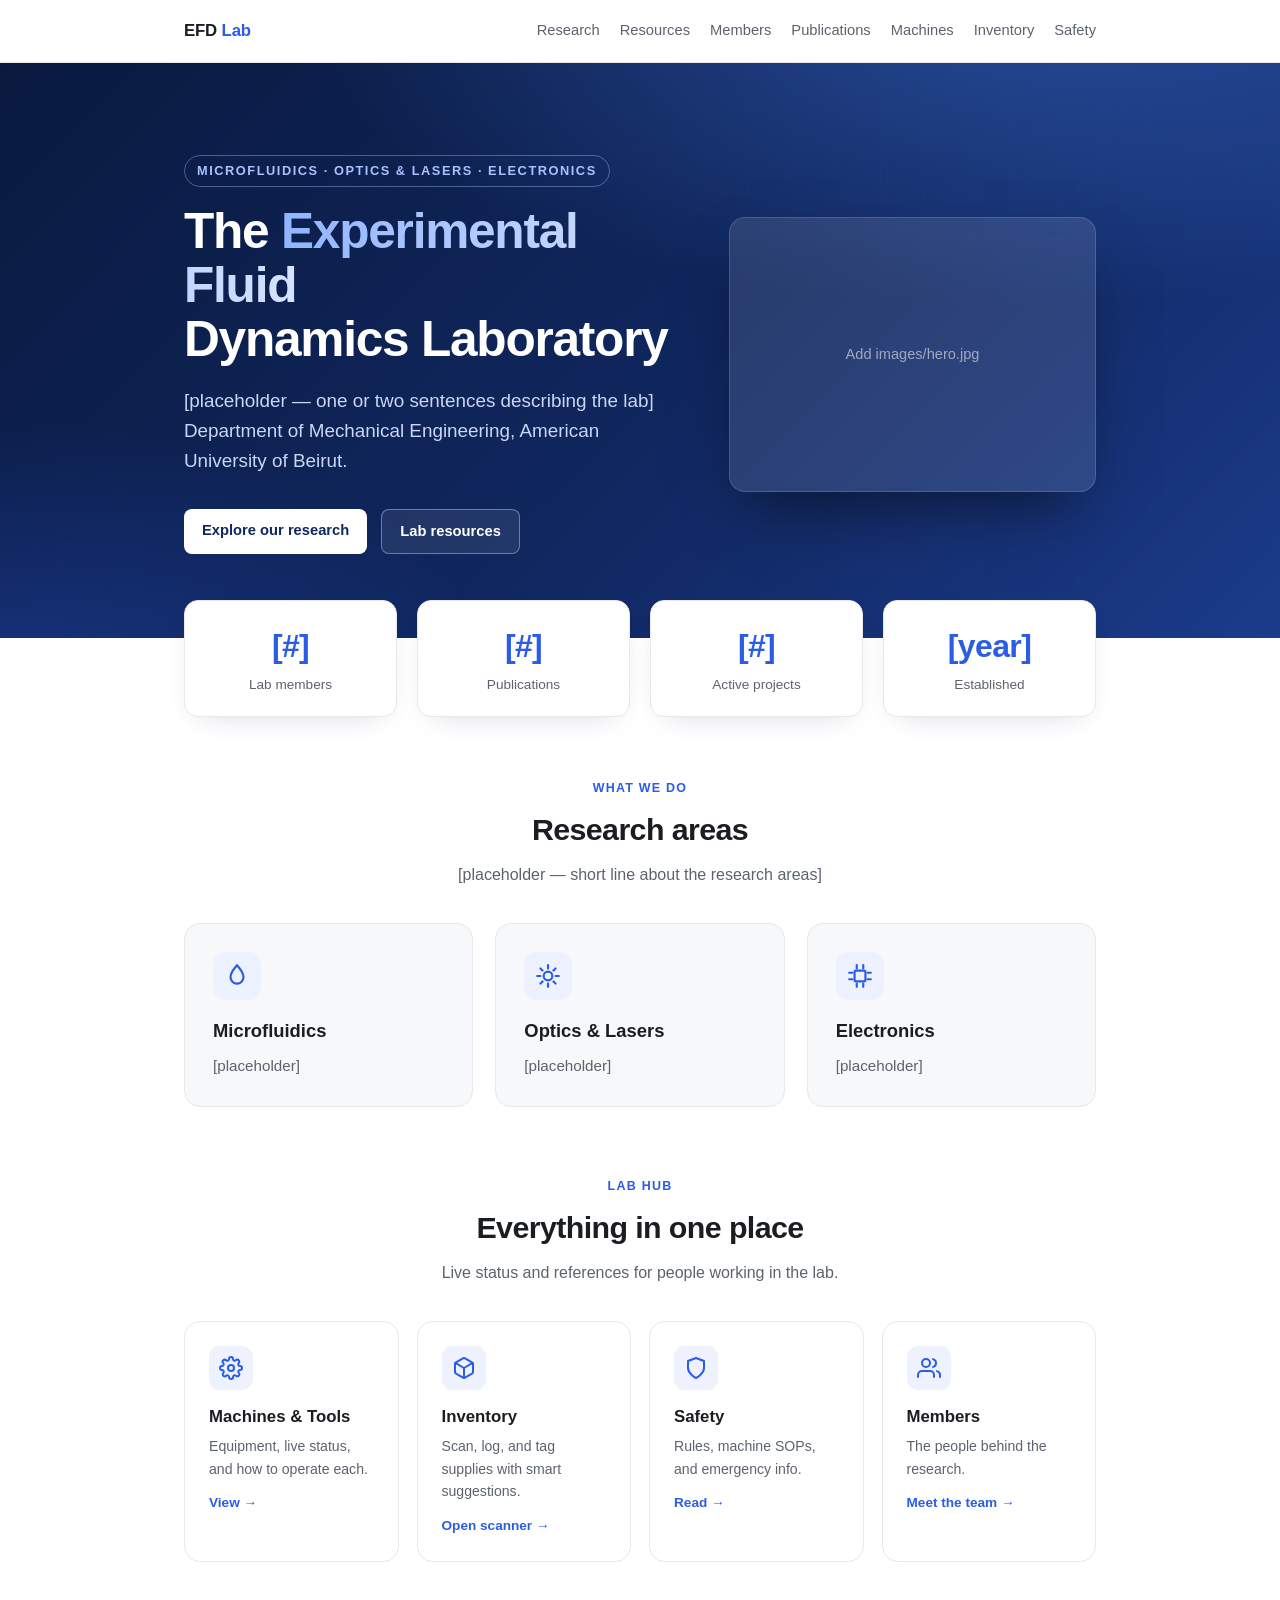
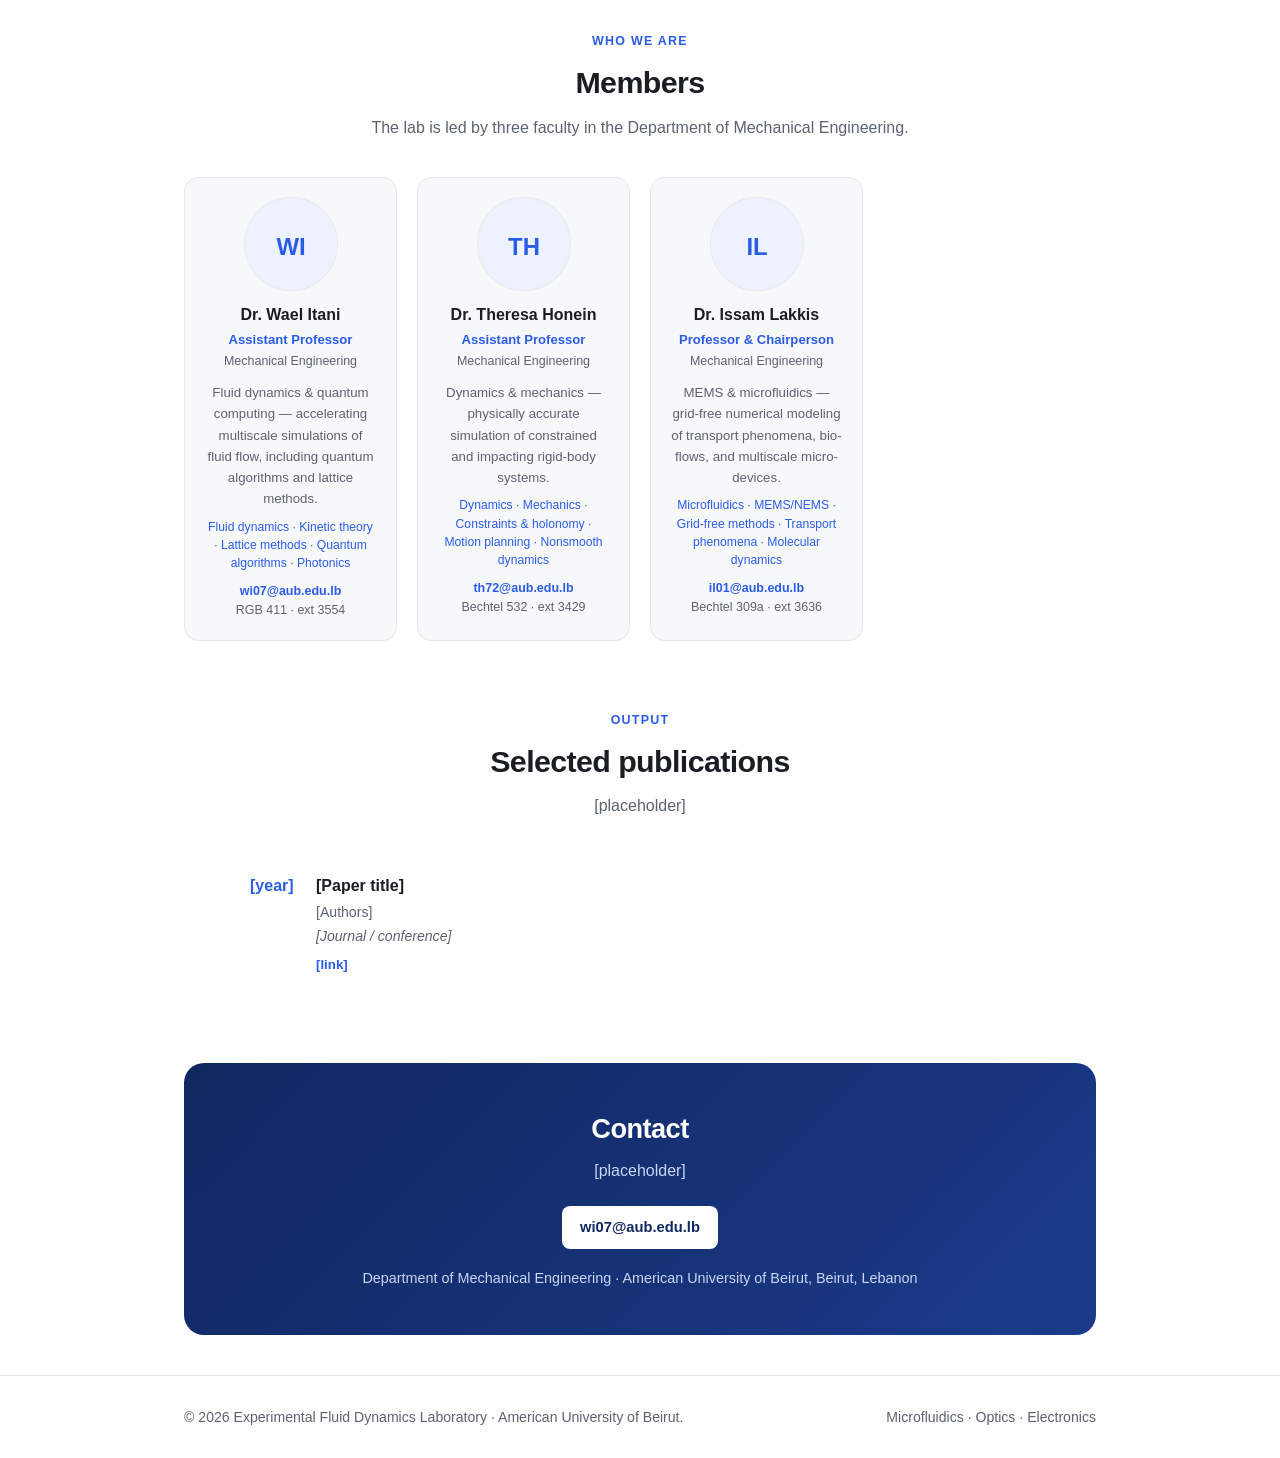
==== commit cb2a6bde: "Remove invented content -> placeholders; make all 3 faculty co-responsible; reduce catalog to templa" ====
--- a/index.html
+++ b/index.html
@@ -154,9 +154,8 @@
           <span class="eyebrow">Microfluidics · Optics &amp; Lasers · Electronics</span>
           <h1>The <span class="grad">Experimental Fluid</span><br>Dynamics Laboratory</h1>
           <p class="lede">
-            We design and build integrated micro-scale devices and instrumentation —
-            where fluids, light, and electronics meet. Led by Dr. Wael Itani, Department of
-            Mechanical Engineering, American University of Beirut.
+            [placeholder — one or two sentences describing the lab]<br>
+            Department of Mechanical Engineering, American University of Beirut.
           </p>
           <div class="actions">
             <a class="btn btn-hero" href="#areas">Explore our research</a>
@@ -172,10 +171,10 @@
   <!-- ============ STATS ============ -->
   <div class="wrap">
     <div class="stats">
-      <div class="stat"><div class="num" data-count="12">0</div><div class="lbl">Lab members</div></div>
-      <div class="stat"><div class="num" data-count="40">0</div><div class="lbl">Publications</div></div>
-      <div class="stat"><div class="num" data-count="6">0</div><div class="lbl">Active projects</div></div>
-      <div class="stat"><div class="num" data-count="2015" data-plain="1">0</div><div class="lbl">Established</div></div>
+      <div class="stat"><div class="num">[#]</div><div class="lbl">Lab members</div></div>
+      <div class="stat"><div class="num">[#]</div><div class="lbl">Publications</div></div>
+      <div class="stat"><div class="num">[#]</div><div class="lbl">Active projects</div></div>
+      <div class="stat"><div class="num">[year]</div><div class="lbl">Established</div></div>
     </div>
   </div>
 
@@ -185,23 +184,23 @@
       <div class="sec-head">
         <div class="kicker">What we do</div>
         <h2>Research areas</h2>
-        <p>Three connected pillars — we combine them to build complete lab-on-chip and photonic systems.</p>
+        <p>[placeholder — short line about the research areas]</p>
       </div>
       <div class="areas">
         <div class="area">
           <div class="ic"><svg width="26" height="26" viewBox="0 0 24 24" fill="none" stroke="currentColor" stroke-width="2" stroke-linecap="round" stroke-linejoin="round"><path d="M12 2s6 6.5 6 11a6 6 0 0 1-12 0c0-4.5 6-11 6-11z"/></svg></div>
           <h3>Microfluidics</h3>
-          <p>Lab-on-chip devices, droplet systems, and PDMS fabrication for precise control of tiny fluid volumes.</p>
+          <p>[placeholder]</p>
         </div>
         <div class="area">
           <div class="ic"><svg width="26" height="26" viewBox="0 0 24 24" fill="none" stroke="currentColor" stroke-width="2" stroke-linecap="round" stroke-linejoin="round"><circle cx="12" cy="12" r="4"/><path d="M12 2v3M12 19v3M2 12h3M19 12h3M5 5l2 2M17 17l2 2M19 5l-2 2M7 17l-2 2"/></svg></div>
           <h3>Optics &amp; Lasers</h3>
-          <p>Laser-based measurement, imaging, and photonic components for probing and manipulating micro-systems.</p>
+          <p>[placeholder]</p>
         </div>
         <div class="area">
           <div class="ic"><svg width="26" height="26" viewBox="0 0 24 24" fill="none" stroke="currentColor" stroke-width="2" stroke-linecap="round" stroke-linejoin="round"><rect x="7" y="7" width="10" height="10" rx="1"/><path d="M9 2v3M15 2v3M9 19v3M15 19v3M2 9h3M2 15h3M19 9h3M19 15h3"/></svg></div>
           <h3>Electronics</h3>
-          <p>Custom control electronics, sensors, and data acquisition that tie the fluidics and optics together.</p>
+          <p>[placeholder]</p>
         </div>
       </div>
     </div>
@@ -250,15 +249,15 @@
       <div class="sec-head">
         <div class="kicker">Who we are</div>
         <h2>Members</h2>
-        <p>Faculty, researchers, and students driving the work.</p>
+        <p>The lab is led by three faculty in the Department of Mechanical Engineering.</p>
       </div>
       <div class="people-grid">
         <div class="person">
           <img class="person-photo" src="images/itani.jpg" alt="Dr. Wael Itani"
                onerror="this.onerror=null;this.src='data:image/svg+xml;utf8,'+encodeURIComponent('&lt;svg xmlns=\'http://www.w3.org/2000/svg\' width=\'100\' height=\'100\'&gt;&lt;rect width=\'100\' height=\'100\' fill=\'#eef2fe\'/&gt;&lt;text x=\'50%\' y=\'55%\' fill=\'#2b5ce6\' font-family=\'sans-serif\' font-size=\'26\' font-weight=\'700\' text-anchor=\'middle\' dominant-baseline=\'middle\'&gt;WI&lt;/text&gt;&lt;/svg&gt;')">
           <h3>Dr. Wael Itani</h3>
-          <div class="role">Principal Investigator</div>
-          <div class="affil">Assistant Professor · Mechanical Engineering</div>
+          <div class="role">Assistant Professor</div>
+          <div class="affil">Mechanical Engineering</div>
           <p class="bio">Fluid dynamics &amp; quantum computing — accelerating multiscale simulations of fluid flow, including quantum algorithms and lattice methods.</p>
           <div class="interests">Fluid dynamics · Kinetic theory · Lattice methods · Quantum algorithms · Photonics</div>
           <div class="contact"><a href="mailto:wi07@aub.edu.lb">wi07@aub.edu.lb</a><br>RGB 411 · ext 3554</div>
@@ -293,34 +292,16 @@
       <div class="sec-head">
         <div class="kicker">Output</div>
         <h2>Selected publications</h2>
-        <p>Recent papers from the lab.</p>
+        <p>[placeholder]</p>
       </div>
       <div class="pub-list">
         <div class="pub">
-          <div class="year">2026</div>
+          <div class="year">[year]</div>
           <div>
-            <h3>[Paper Title Goes Here]</h3>
-            <div class="authors">[Author A], [Author B], W. Itani</div>
-            <div class="venue">[Conference or Journal Name]</div>
-            <div class="links"><a href="#">PDF</a><a href="#">DOI</a><a href="#">Code</a></div>
-          </div>
-        </div>
-        <div class="pub">
-          <div class="year">2025</div>
-          <div>
-            <h3>[Paper Title Goes Here]</h3>
-            <div class="authors">[Author A], W. Itani</div>
-            <div class="venue">[Conference or Journal Name]</div>
-            <div class="links"><a href="#">PDF</a><a href="#">DOI</a></div>
-          </div>
-        </div>
-        <div class="pub">
-          <div class="year">2024</div>
-          <div>
-            <h3>[Paper Title Goes Here]</h3>
-            <div class="authors">[Author A], [Author B], W. Itani</div>
-            <div class="venue">[Conference or Journal Name]</div>
-            <div class="links"><a href="#">PDF</a><a href="#">Code</a></div>
+            <h3>[Paper title]</h3>
+            <div class="authors">[Authors]</div>
+            <div class="venue">[Journal / conference]</div>
+            <div class="links"><a href="#">[link]</a></div>
           </div>
         </div>
       </div>
@@ -330,11 +311,10 @@
   <!-- ============ CONTACT BAND ============ -->
   <div class="wrap">
     <div class="band reveal" id="contact">
-      <h2>Interested in joining or collaborating?</h2>
-      <p>We welcome motivated students and research partners. Get in touch.</p>
+      <h2>Contact</h2>
+      <p>[placeholder]</p>
       <div class="actions">
         <a class="btn btn-hero" href="mailto:wi07@aub.edu.lb">wi07@aub.edu.lb</a>
-        <a class="btn btn-hero-ghost" href="#">Google Scholar</a>
       </div>
       <p style="margin-top:18px;font-size:0.9rem;">Department of Mechanical Engineering · American University of Beirut, Beirut, Lebanon</p>
     </div>
@@ -365,29 +345,6 @@
     document.querySelectorAll(".reveal").forEach(function (el) { io.observe(el); });
 
     // Count-up stats
-    function countUp(el) {
-      var target = +el.getAttribute("data-count");
-      var plain = el.getAttribute("data-plain");
-      var start = 0, dur = 1100, t0 = null;
-      function step(ts) {
-        if (!t0) t0 = ts;
-        var p = Math.min((ts - t0) / dur, 1);
-        var val = Math.floor(start + (target - start) * (1 - Math.pow(1 - p, 3)));
-        el.textContent = plain ? val : val + (p === 1 && !plain ? "" : "");
-        if (p < 1) requestAnimationFrame(step); else el.textContent = plain ? target : target + "+";
-      }
-      requestAnimationFrame(step);
-    }
-    var statsSeen = false;
-    var so = new IntersectionObserver(function (entries) {
-      entries.forEach(function (e) {
-        if (e.isIntersecting && !statsSeen) {
-          statsSeen = true;
-          document.querySelectorAll(".stat .num").forEach(countUp);
-        }
-      });
-    }, { threshold: 0.4 });
-    so.observe(document.querySelector(".stats"));
   </script>
 
 </body>
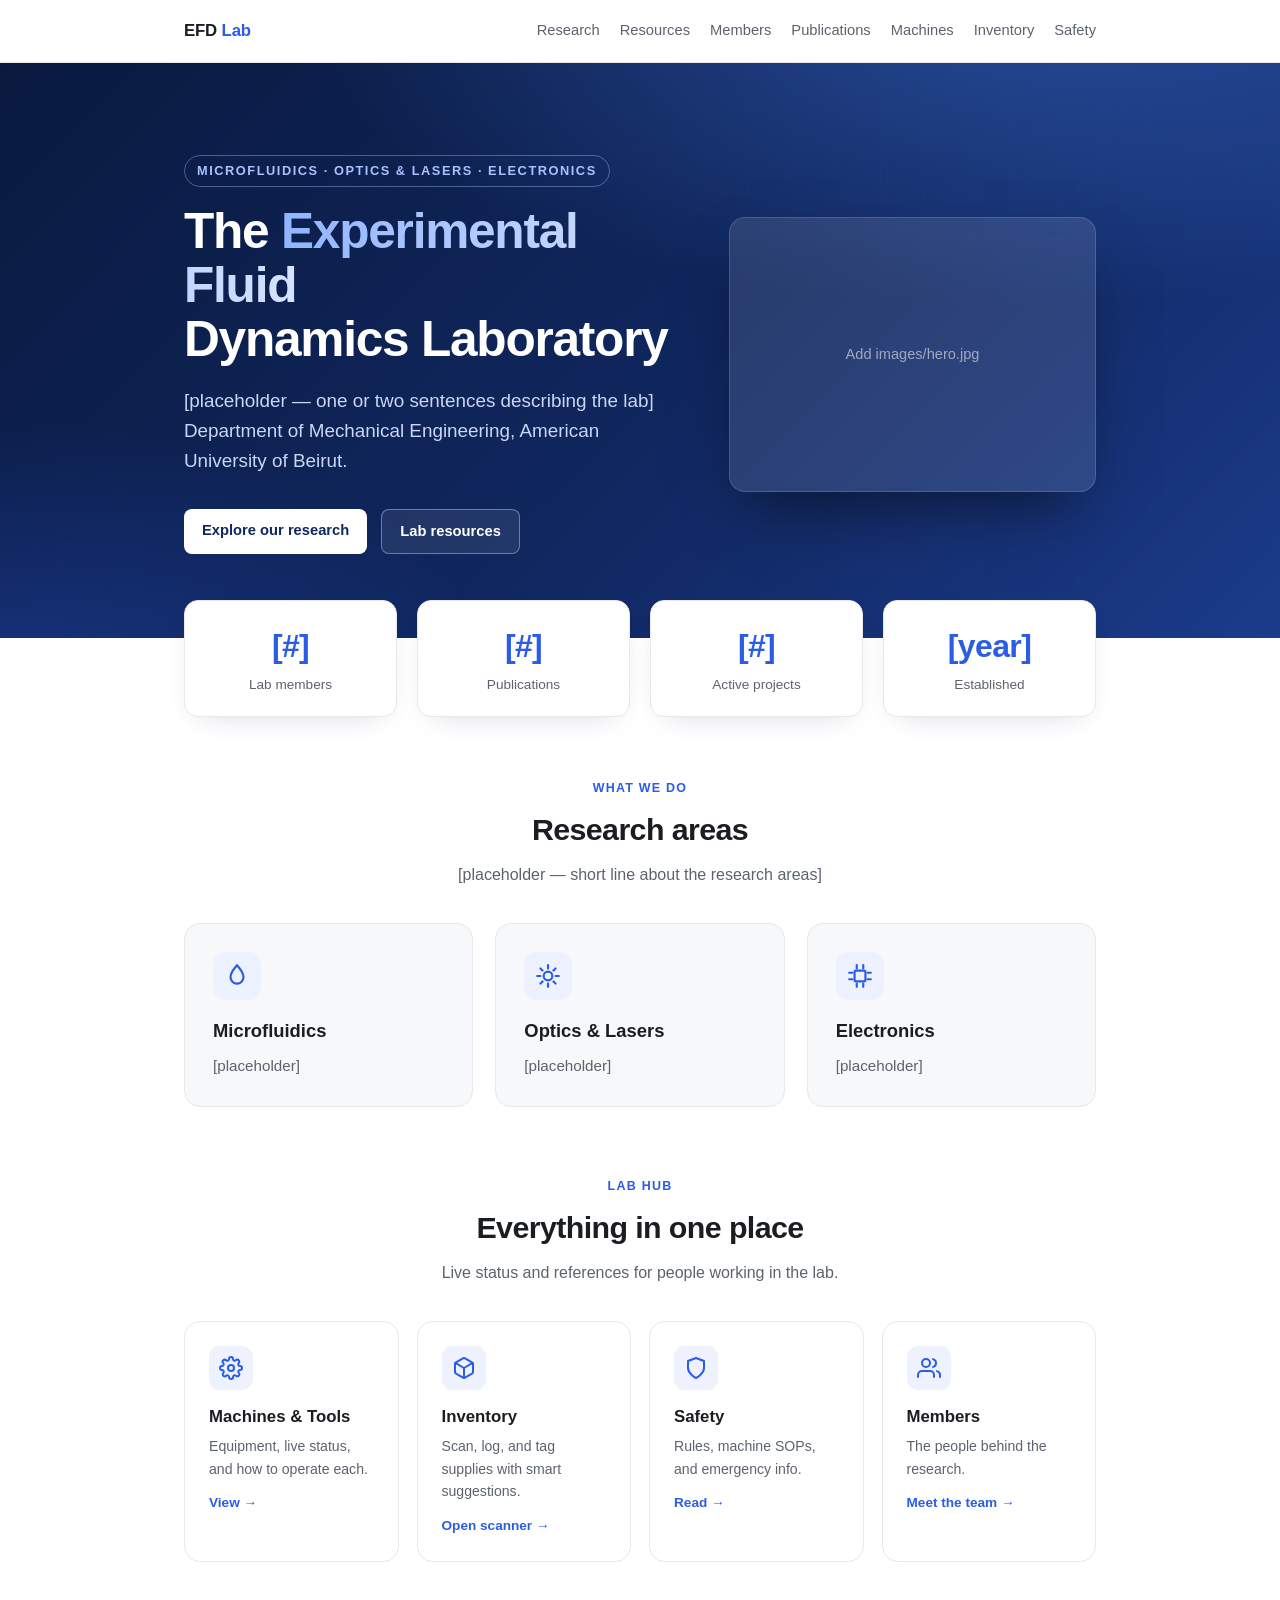
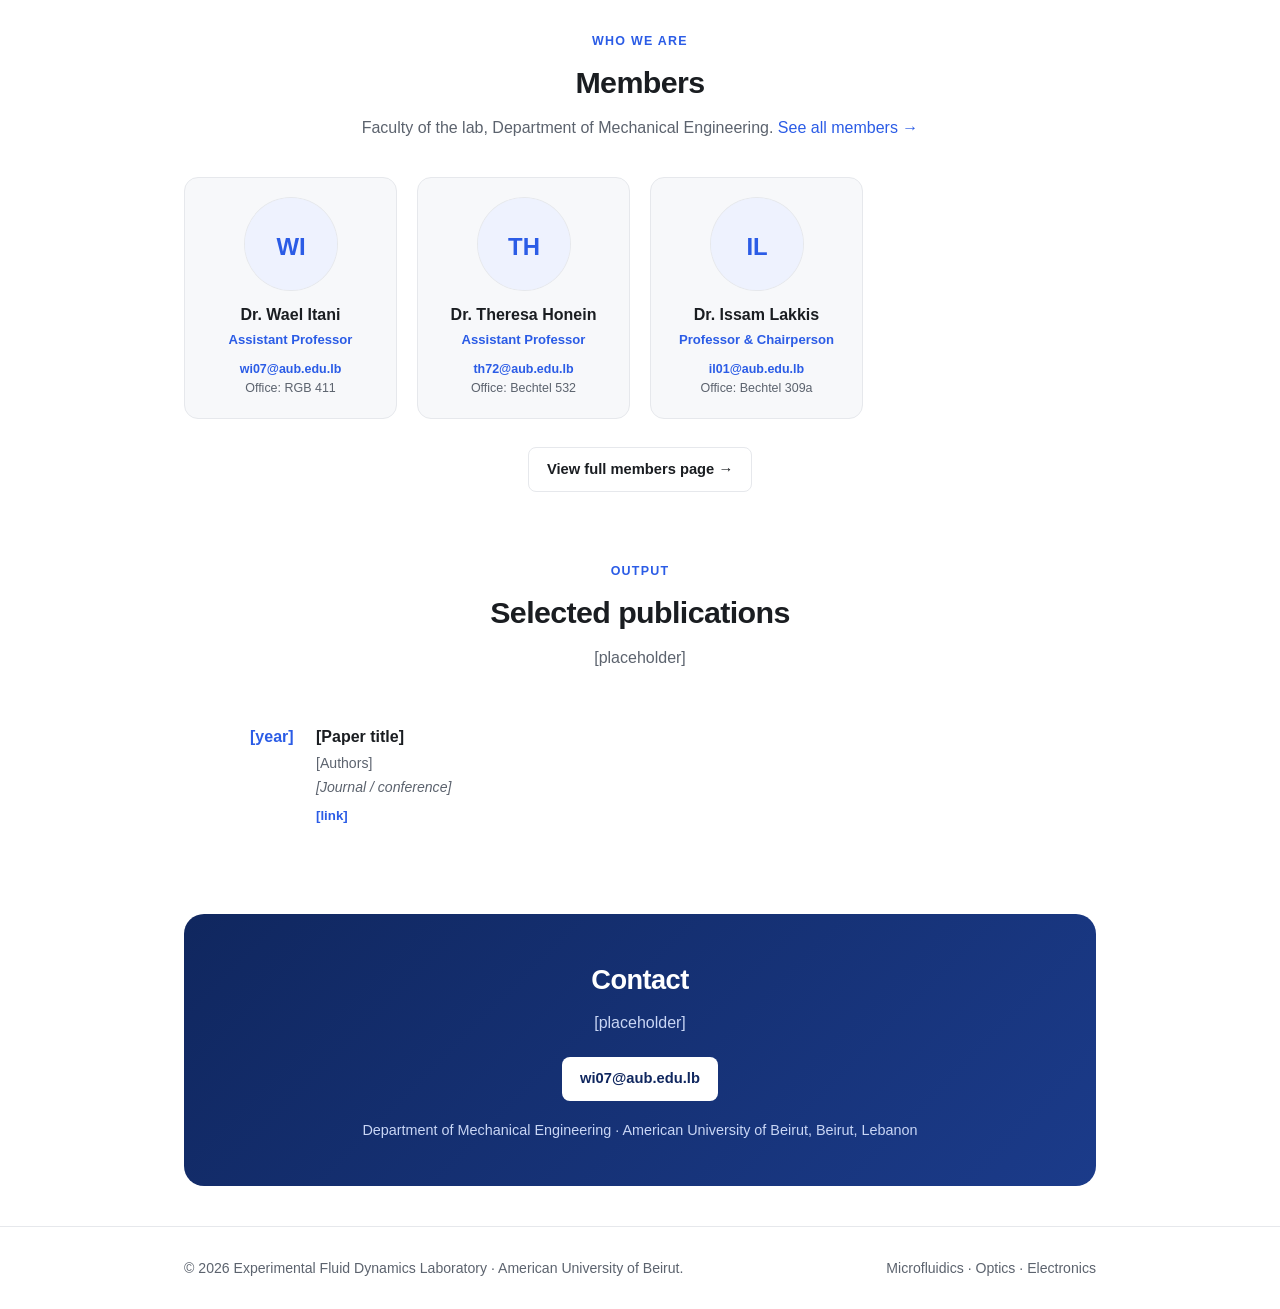
==== commit dd884419: "Add dedicated Members page (Professors/Graduates/Undergraduates); compact member preview on landing;" ====
--- a/index.html
+++ b/index.html
@@ -135,7 +135,7 @@
         <div class="nav-links" id="nav-links">
           <a href="#areas">Research</a>
           <a href="#resources">Resources</a>
-          <a href="#people">Members</a>
+          <a href="members.html">Members</a>
           <a href="#publications">Publications</a>
           <a href="machines.html">Machines</a>
           <a href="inventory.html">Inventory</a>
@@ -233,7 +233,7 @@
           <p>Rules, machine SOPs, and emergency info.</p>
           <span class="go">Read →</span>
         </a>
-        <a class="tile" href="#people">
+        <a class="tile" href="members.html">
           <div class="ic"><svg width="24" height="24" viewBox="0 0 24 24" fill="none" stroke="currentColor" stroke-width="2" stroke-linecap="round" stroke-linejoin="round"><path d="M17 21v-2a4 4 0 0 0-4-4H5a4 4 0 0 0-4 4v2"/><circle cx="9" cy="7" r="4"/><path d="M23 21v-2a4 4 0 0 0-3-3.87M16 3.13a4 4 0 0 1 0 7.75"/></svg></div>
           <h3>Members</h3>
           <p>The people behind the research.</p>
@@ -249,39 +249,11 @@
       <div class="sec-head">
         <div class="kicker">Who we are</div>
         <h2>Members</h2>
-        <p>The lab is led by three faculty in the Department of Mechanical Engineering.</p>
-      </div>
-      <div class="people-grid">
-        <div class="person">
-          <img class="person-photo" src="images/itani.jpg" alt="Dr. Wael Itani"
-               onerror="this.onerror=null;this.src='data:image/svg+xml;utf8,'+encodeURIComponent('&lt;svg xmlns=\'http://www.w3.org/2000/svg\' width=\'100\' height=\'100\'&gt;&lt;rect width=\'100\' height=\'100\' fill=\'#eef2fe\'/&gt;&lt;text x=\'50%\' y=\'55%\' fill=\'#2b5ce6\' font-family=\'sans-serif\' font-size=\'26\' font-weight=\'700\' text-anchor=\'middle\' dominant-baseline=\'middle\'&gt;WI&lt;/text&gt;&lt;/svg&gt;')">
-          <h3>Dr. Wael Itani</h3>
-          <div class="role">Assistant Professor</div>
-          <div class="affil">Mechanical Engineering</div>
-          <p class="bio">Fluid dynamics &amp; quantum computing — accelerating multiscale simulations of fluid flow, including quantum algorithms and lattice methods.</p>
-          <div class="interests">Fluid dynamics · Kinetic theory · Lattice methods · Quantum algorithms · Photonics</div>
-          <div class="contact"><a href="mailto:wi07@aub.edu.lb">wi07@aub.edu.lb</a><br>RGB 411 · ext 3554</div>
-        </div>
-        <div class="person">
-          <img class="person-photo" src="images/honein.jpg" alt="Dr. Theresa Honein"
-               onerror="this.onerror=null;this.src='data:image/svg+xml;utf8,'+encodeURIComponent('&lt;svg xmlns=\'http://www.w3.org/2000/svg\' width=\'100\' height=\'100\'&gt;&lt;rect width=\'100\' height=\'100\' fill=\'#eef2fe\'/&gt;&lt;text x=\'50%\' y=\'55%\' fill=\'#2b5ce6\' font-family=\'sans-serif\' font-size=\'26\' font-weight=\'700\' text-anchor=\'middle\' dominant-baseline=\'middle\'&gt;TH&lt;/text&gt;&lt;/svg&gt;')">
-          <h3>Dr. Theresa Honein</h3>
-          <div class="role">Assistant Professor</div>
-          <div class="affil">Mechanical Engineering</div>
-          <p class="bio">Dynamics &amp; mechanics — physically accurate simulation of constrained and impacting rigid-body systems.</p>
-          <div class="interests">Dynamics · Mechanics · Constraints &amp; holonomy · Motion planning · Nonsmooth dynamics</div>
-          <div class="contact"><a href="mailto:th72@aub.edu.lb">th72@aub.edu.lb</a><br>Bechtel 532 · ext 3429</div>
-        </div>
-        <div class="person">
-          <img class="person-photo" src="images/lakkis.jpg" alt="Dr. Issam Lakkis"
-               onerror="this.onerror=null;this.src='data:image/svg+xml;utf8,'+encodeURIComponent('&lt;svg xmlns=\'http://www.w3.org/2000/svg\' width=\'100\' height=\'100\'&gt;&lt;rect width=\'100\' height=\'100\' fill=\'#eef2fe\'/&gt;&lt;text x=\'50%\' y=\'55%\' fill=\'#2b5ce6\' font-family=\'sans-serif\' font-size=\'26\' font-weight=\'700\' text-anchor=\'middle\' dominant-baseline=\'middle\'&gt;IL&lt;/text&gt;&lt;/svg&gt;')">
-          <h3>Dr. Issam Lakkis</h3>
-          <div class="role">Professor &amp; Chairperson</div>
-          <div class="affil">Mechanical Engineering</div>
-          <p class="bio">MEMS &amp; microfluidics — grid-free numerical modeling of transport phenomena, bio-flows, and multiscale micro-devices.</p>
-          <div class="interests">Microfluidics · MEMS/NEMS · Grid-free methods · Transport phenomena · Molecular dynamics</div>
-          <div class="contact"><a href="mailto:il01@aub.edu.lb">il01@aub.edu.lb</a><br>Bechtel 309a · ext 3636</div>
-        </div>
+        <p>Faculty of the lab, Department of Mechanical Engineering. <a href="members.html">See all members →</a></p>
+      </div>
+      <div class="people-grid" id="people-grid"></div>
+      <div style="text-align:center;margin-top:28px;">
+        <a class="btn btn-ghost" href="members.html">View full members page →</a>
       </div>
     </div>
   </section>
@@ -328,6 +300,7 @@
     </div>
   </footer>
 
+  <script src="data/members.js"></script>
   <script>
     // Mobile menu
     document.getElementById("menu-btn").addEventListener("click", function () {
@@ -338,13 +311,28 @@
     });
     document.getElementById("year").textContent = new Date().getFullYear();
 
+    // Compact members preview (professors) from data/members.js
+    (function () {
+      function esc(s){return (s==null?"":String(s)).replace(/[&<>"]/g,function(c){return ({"&":"&amp;","<":"&lt;",">":"&gt;",'"':"&quot;"})[c];});}
+      var grid = document.getElementById("people-grid");
+      if (!grid || !window.membersByGroup) return;
+      grid.innerHTML = window.membersByGroup("Professor").map(function (m) {
+        var contact = [];
+        if (m.email)  contact.push('<a href="mailto:' + esc(m.email) + '">' + esc(m.email) + '</a>');
+        if (m.office) contact.push('Office: ' + esc(m.office));
+        return '<div class="person">' + window.memberImg(m, "person-photo") +
+          '<h3>' + esc(m.name) + '</h3>' +
+          '<div class="role">' + esc(m.title || "") + '</div>' +
+          (contact.length ? '<div class="contact">' + contact.join('<br>') + '</div>' : '') +
+          '</div>';
+      }).join("");
+    })();
+
     // Reveal on scroll
     var io = new IntersectionObserver(function (entries) {
       entries.forEach(function (e) { if (e.isIntersecting) { e.target.classList.add("in"); io.unobserve(e.target); } });
     }, { threshold: 0.12 });
     document.querySelectorAll(".reveal").forEach(function (el) { io.observe(el); });
-
-    // Count-up stats
   </script>
 
 </body>
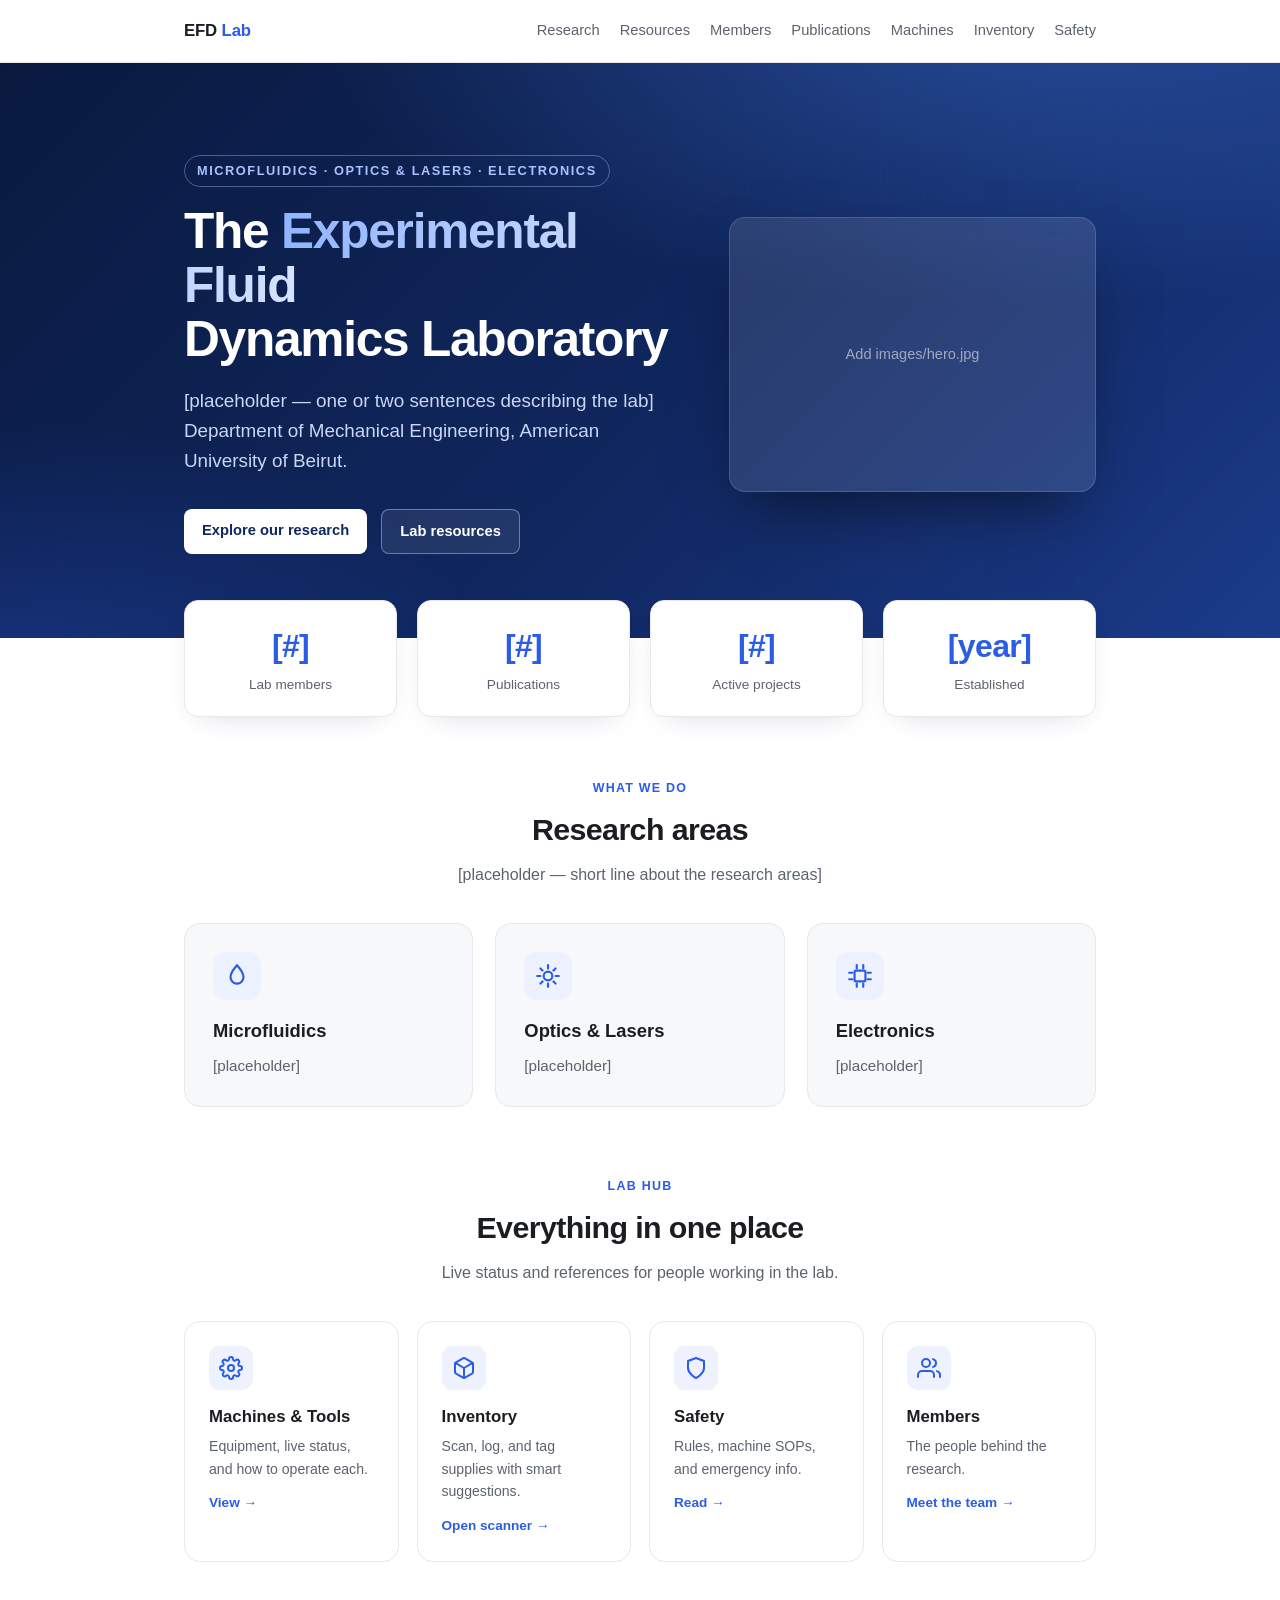
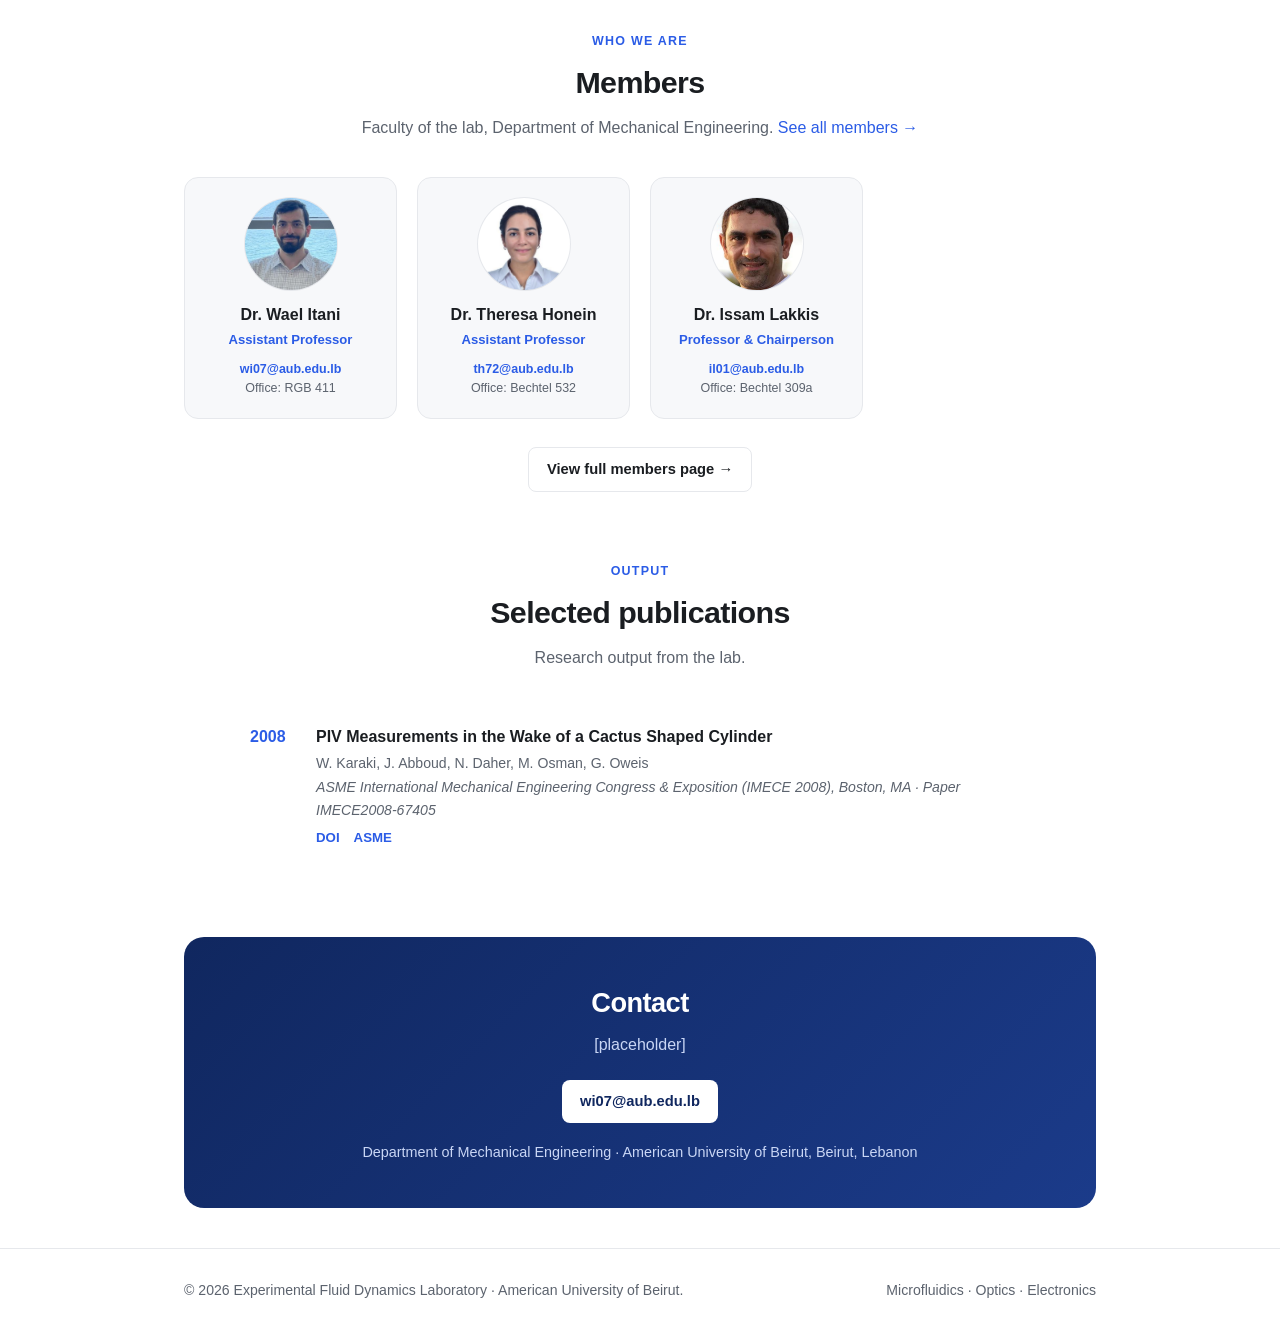
==== commit 1d305b60: "Add first publication (IMECE2008 PIV cactus cylinder); publications now data-driven" ====
--- a/index.html
+++ b/index.html
@@ -264,19 +264,9 @@
       <div class="sec-head">
         <div class="kicker">Output</div>
         <h2>Selected publications</h2>
-        <p>[placeholder]</p>
-      </div>
-      <div class="pub-list">
-        <div class="pub">
-          <div class="year">[year]</div>
-          <div>
-            <h3>[Paper title]</h3>
-            <div class="authors">[Authors]</div>
-            <div class="venue">[Journal / conference]</div>
-            <div class="links"><a href="#">[link]</a></div>
-          </div>
-        </div>
-      </div>
+        <p>Research output from the lab.</p>
+      </div>
+      <div class="pub-list" id="pub-list"></div>
     </div>
   </section>
 
@@ -301,6 +291,7 @@
   </footer>
 
   <script src="data/members.js"></script>
+  <script src="data/publications.js"></script>
   <script>
     // Mobile menu
     document.getElementById("menu-btn").addEventListener("click", function () {
@@ -328,6 +319,24 @@
       }).join("");
     })();
 
+    // Publications from data/publications.js
+    (function () {
+      function esc(s){return (s==null?"":String(s)).replace(/[&<>"]/g,function(c){return ({"&":"&amp;","<":"&lt;",">":"&gt;",'"':"&quot;"})[c];});}
+      var box = document.getElementById("pub-list");
+      if (!box || !window.LAB_PUBLICATIONS) return;
+      if (!window.LAB_PUBLICATIONS.length) { box.innerHTML = '<div class="empty">[placeholder — no publications yet]</div>'; return; }
+      box.innerHTML = window.LAB_PUBLICATIONS.map(function (p) {
+        var links = (p.links || []).filter(function (l) { return l.url; })
+          .map(function (l) { return '<a href="' + esc(l.url) + '" target="_blank" rel="noopener">' + esc(l.label) + '</a>'; }).join("");
+        return '<div class="pub"><div class="year">' + esc(p.year) + '</div><div>' +
+          '<h3>' + esc(p.title) + '</h3>' +
+          '<div class="authors">' + esc(p.authors) + '</div>' +
+          '<div class="venue">' + esc(p.venue) + '</div>' +
+          (links ? '<div class="links">' + links + '</div>' : '') +
+          '</div></div>';
+      }).join("");
+    })();
+
     // Reveal on scroll
     var io = new IntersectionObserver(function (entries) {
       entries.forEach(function (e) { if (e.isIntersecting) { e.target.classList.add("in"); io.unobserve(e.target); } });
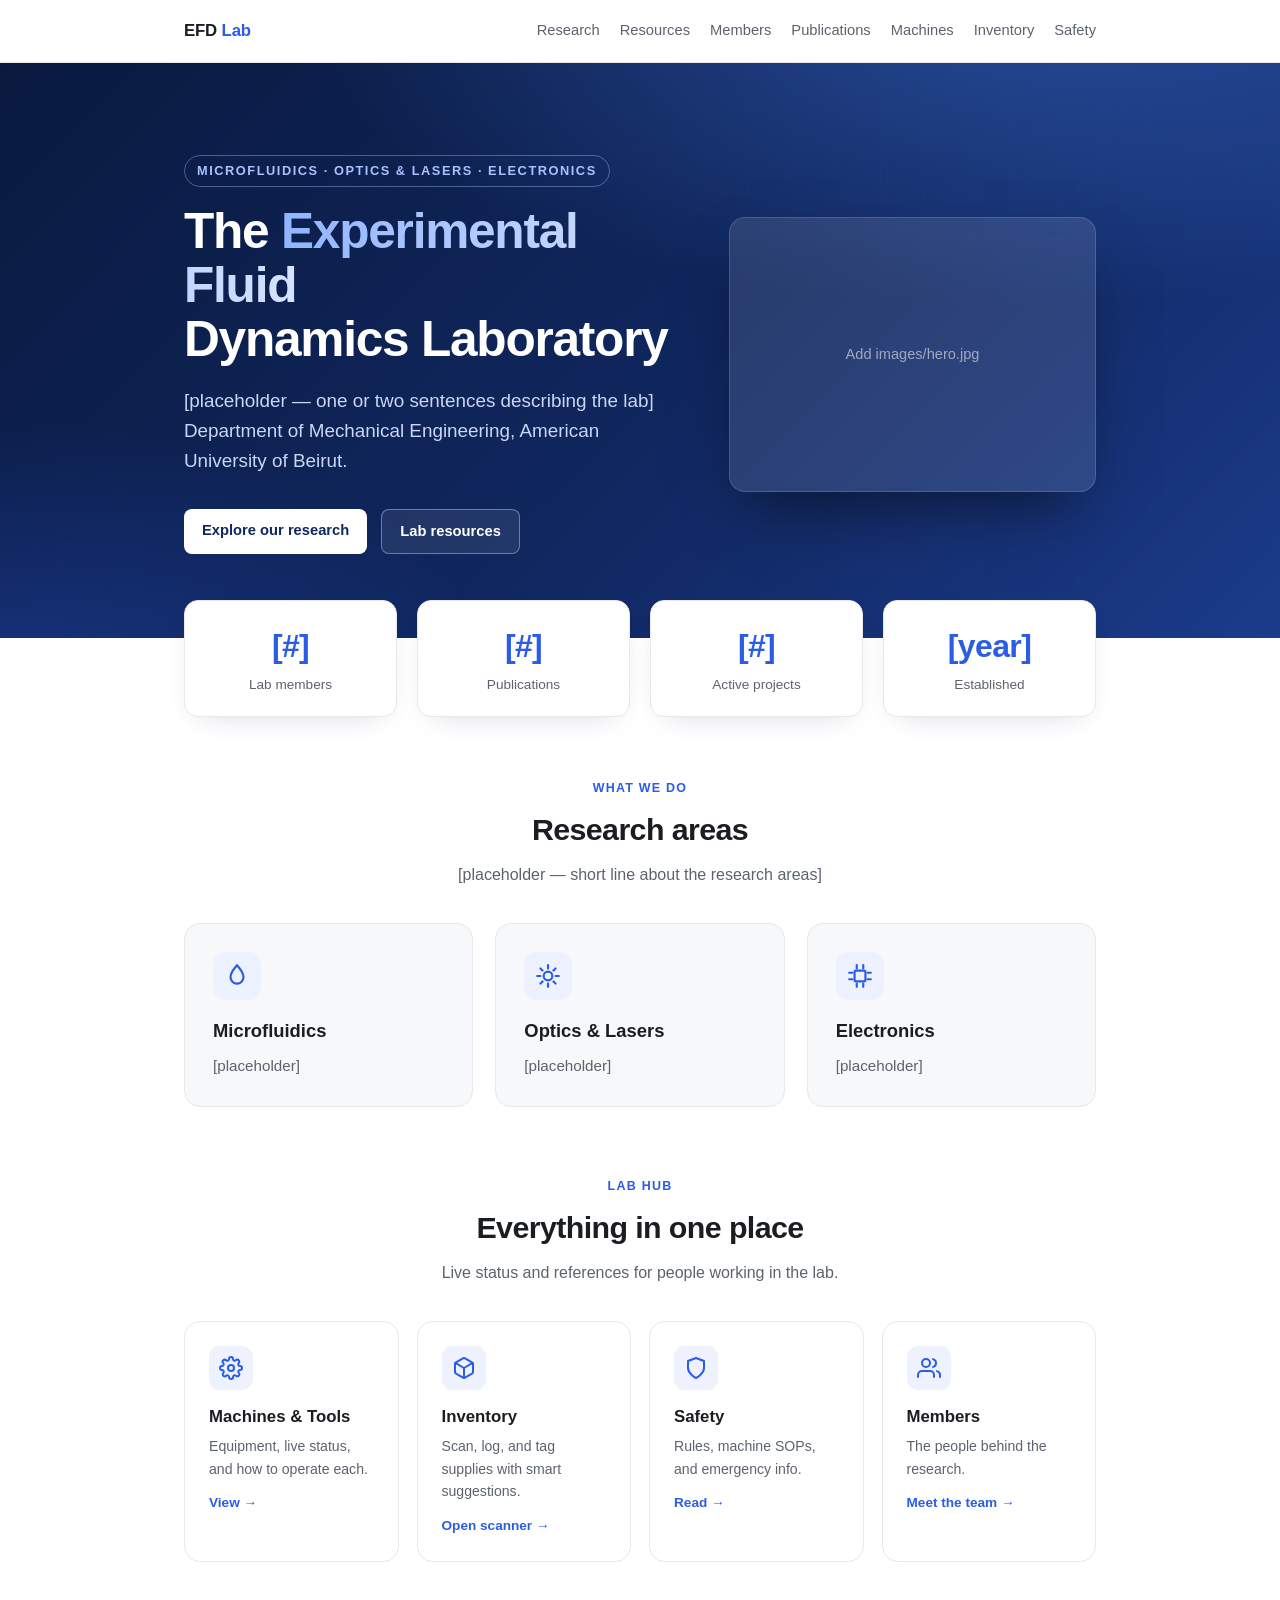
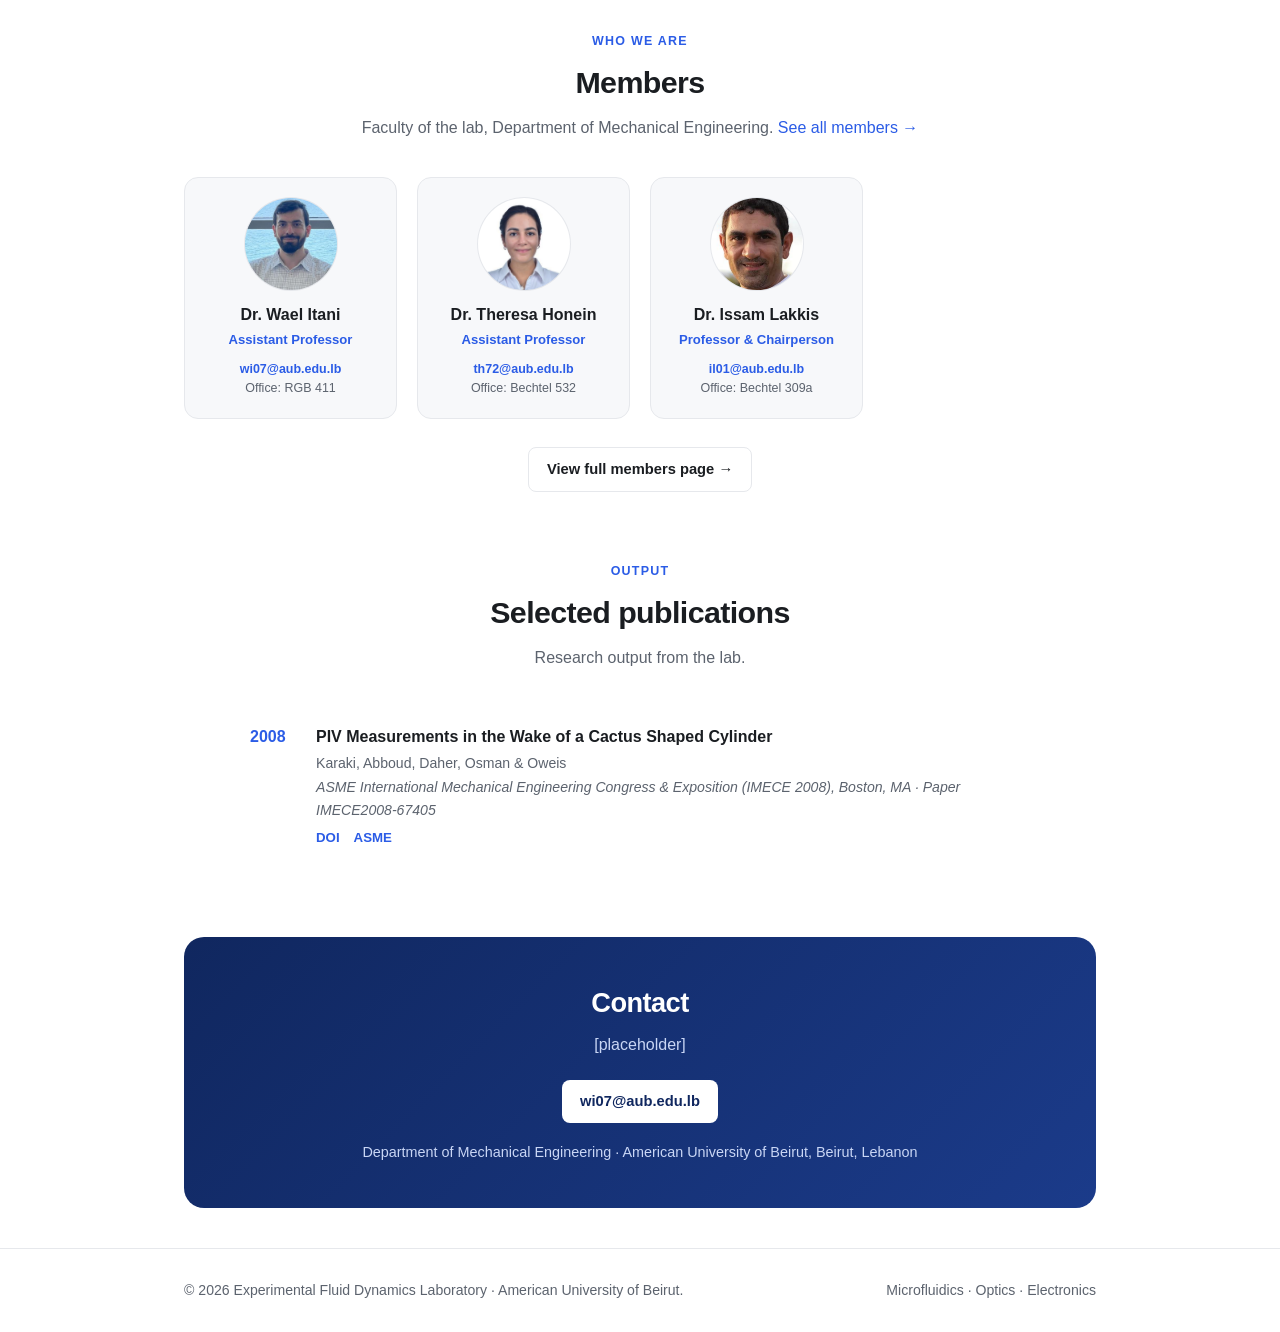
==== commit 5e9c91ab: "Add click-to-zoom lightbox for all images (blurred backdrop, Esc/backdrop to close) on every page" ====
--- a/index.html
+++ b/index.html
@@ -343,6 +343,7 @@
     }, { threshold: 0.12 });
     document.querySelectorAll(".reveal").forEach(function (el) { io.observe(el); });
   </script>
+  <script src="js/lightbox.js"></script>
 
 </body>
 </html>
--- a/css/style.css
+++ b/css/style.css
@@ -104,6 +104,18 @@
 .chip:hover { border-color: var(--accent); }
 .chip.selected { background: var(--accent); color: #fff; border-color: var(--accent); }
 
+/* ---------- Cabinet / box cards ---------- */
+.cab-grid { display: grid; grid-template-columns: repeat(auto-fill,minmax(230px,1fr)); gap: 12px; }
+.cab { display: flex; gap: 11px; align-items: center; padding: 10px 12px; border: 1px solid var(--border);
+  border-radius: 10px; background: #fff; color: var(--text); }
+.cab:hover { border-color: var(--accent); text-decoration: none; }
+.cab .cic { width: 42px; height: 42px; border-radius: 8px; background: var(--accent-soft); color: var(--accent);
+  display: flex; align-items: center; justify-content: center; flex-shrink: 0; overflow: hidden; }
+.cab .cic svg { width: 22px; height: 22px; }
+.cab .cic img { width: 100%; height: 100%; object-fit: cover; }
+.cab .cinfo b { font-size: 0.9rem; }
+.cab .cinfo span { display: block; color: var(--muted); font-size: 0.78rem; }
+
 /* ---------- Footer ---------- */
 footer { border-top: 1px solid var(--border); padding: 30px 0; margin-top: 40px; color: var(--muted); font-size: 0.88rem; }
 footer .wrap { display: flex; justify-content: space-between; flex-wrap: wrap; gap: 10px; }
